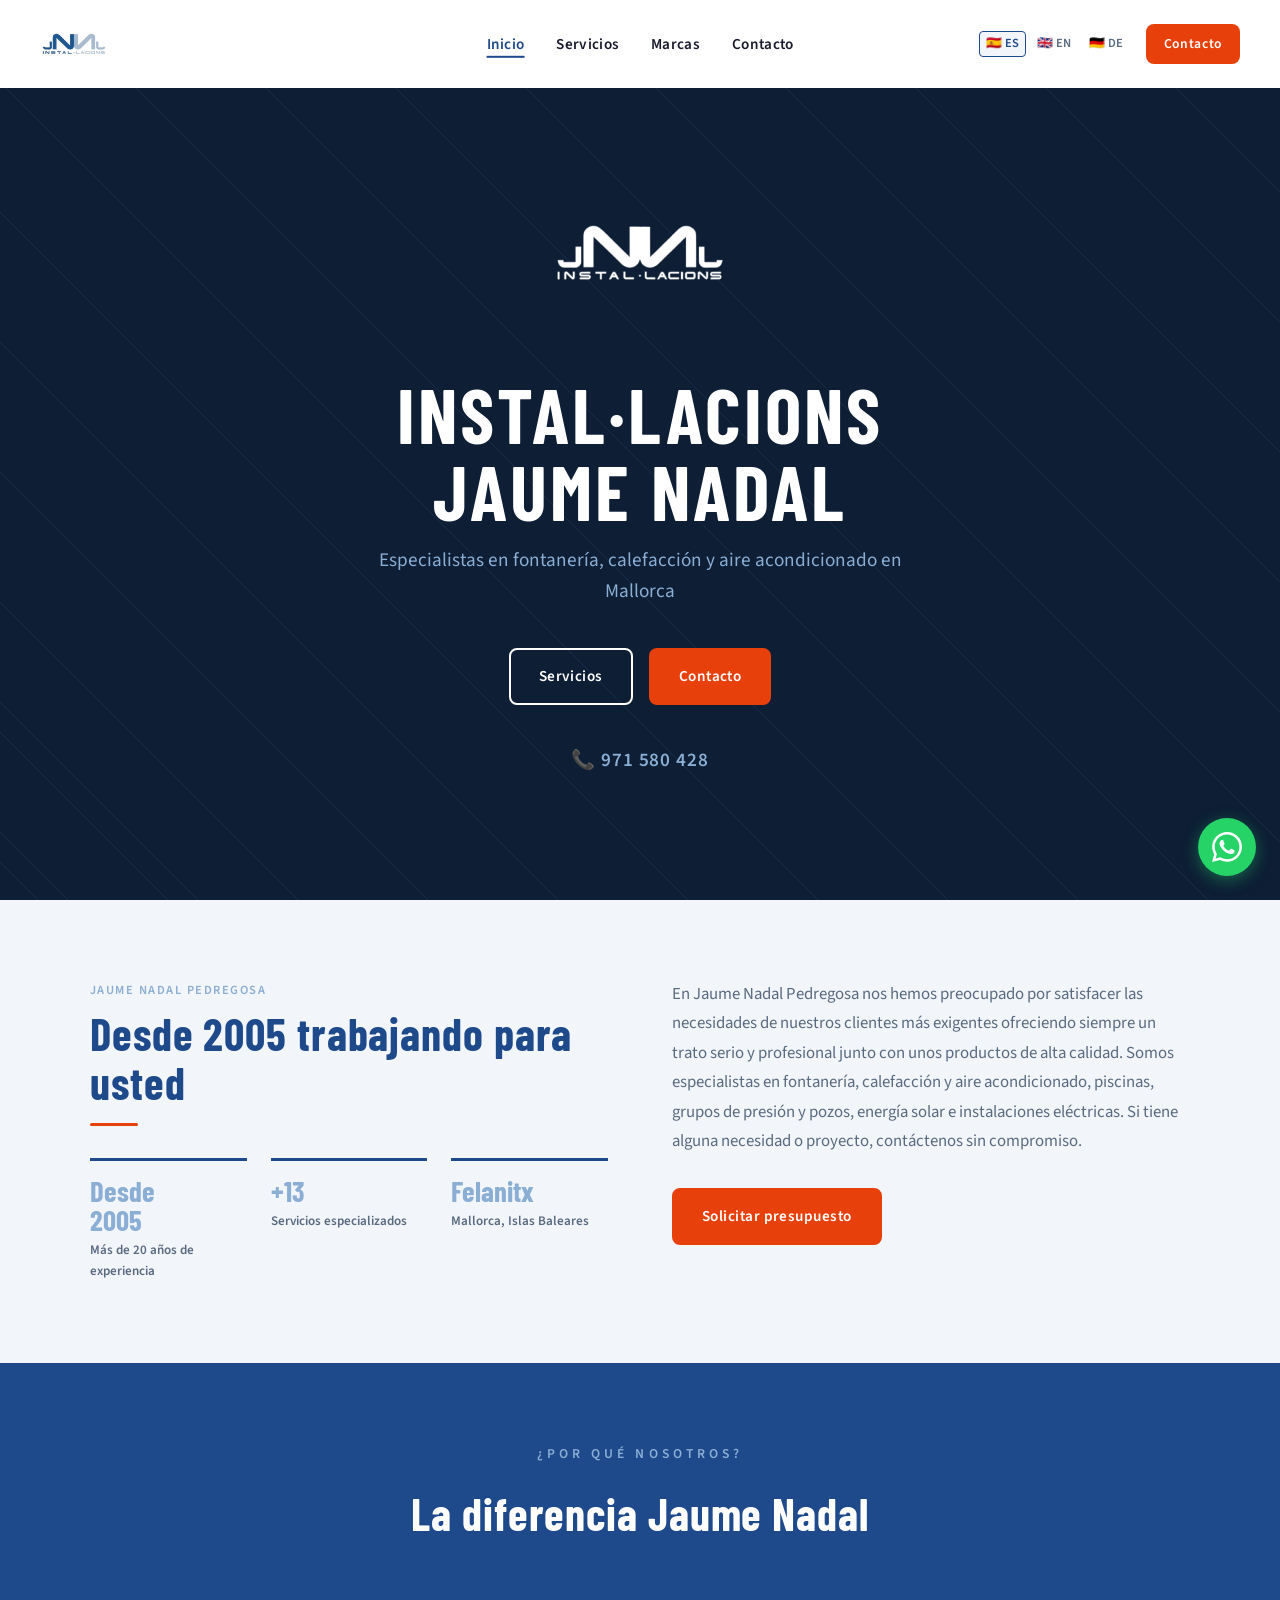
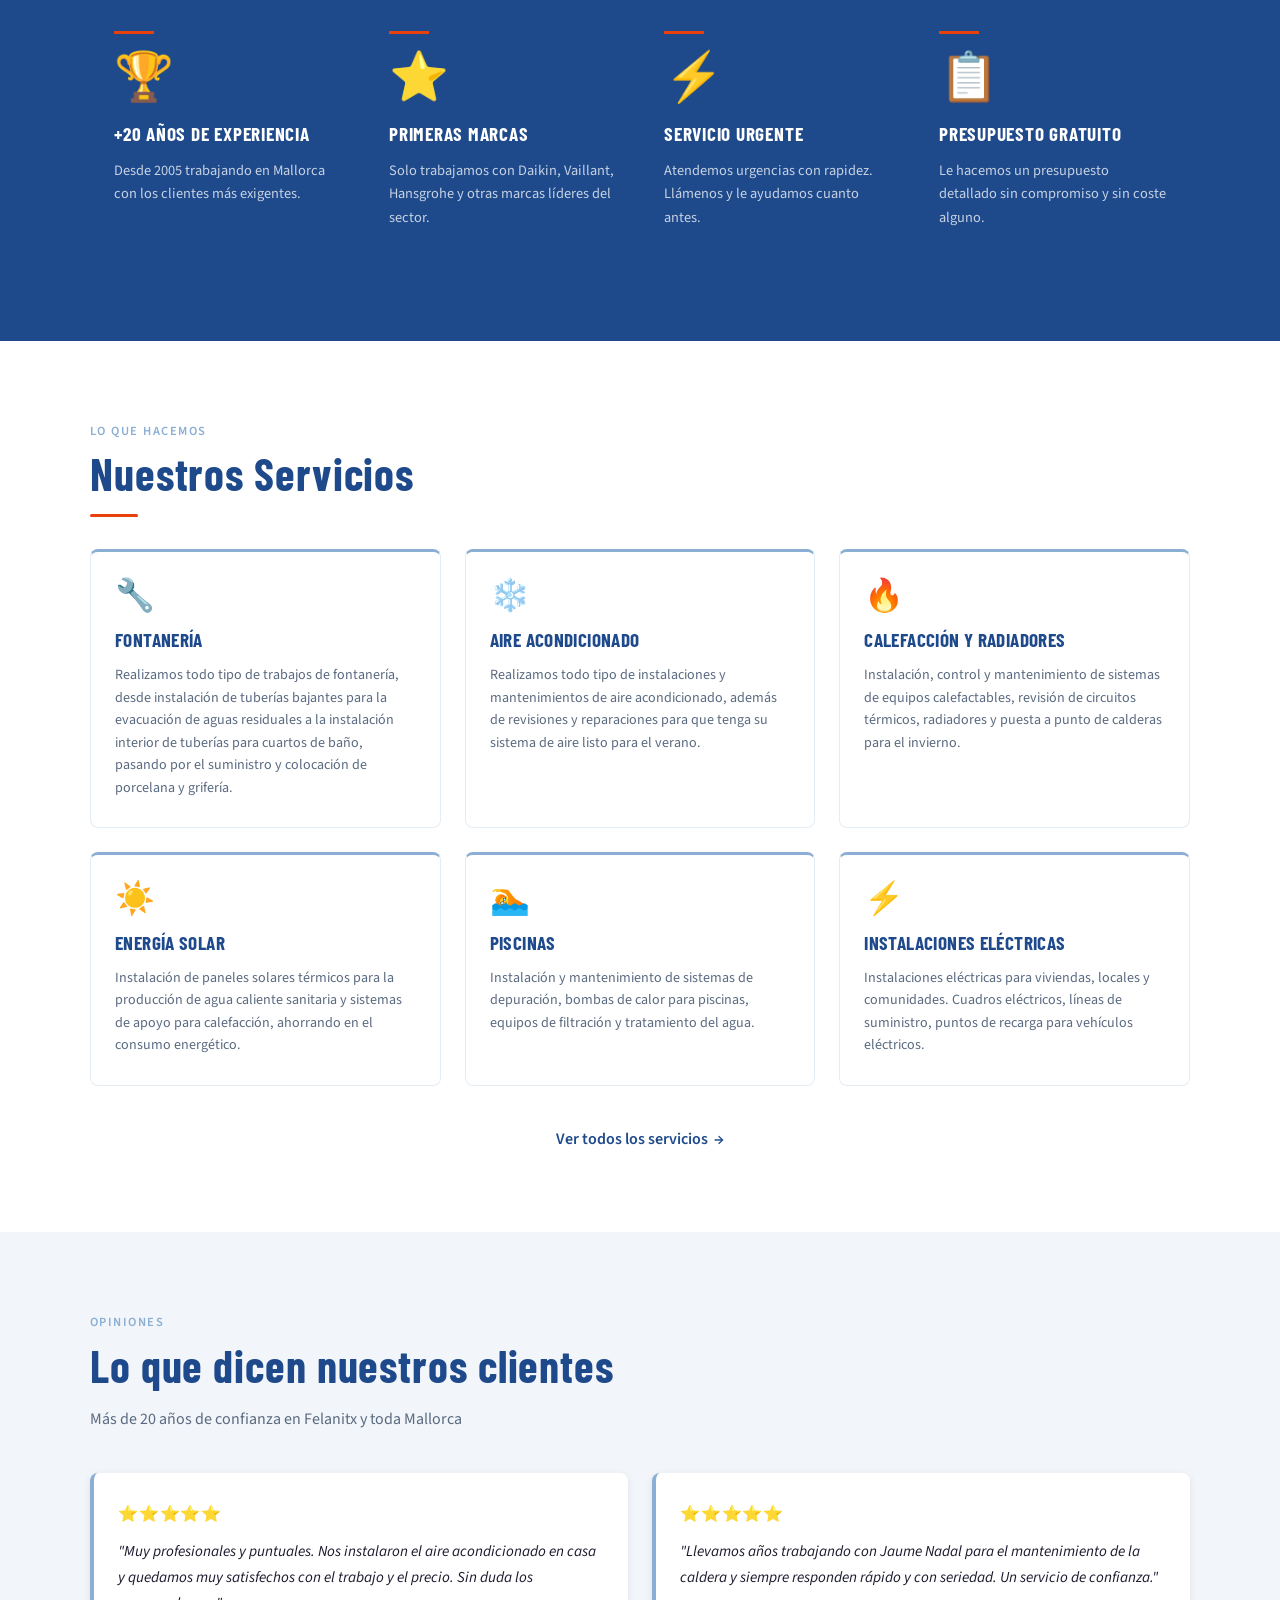
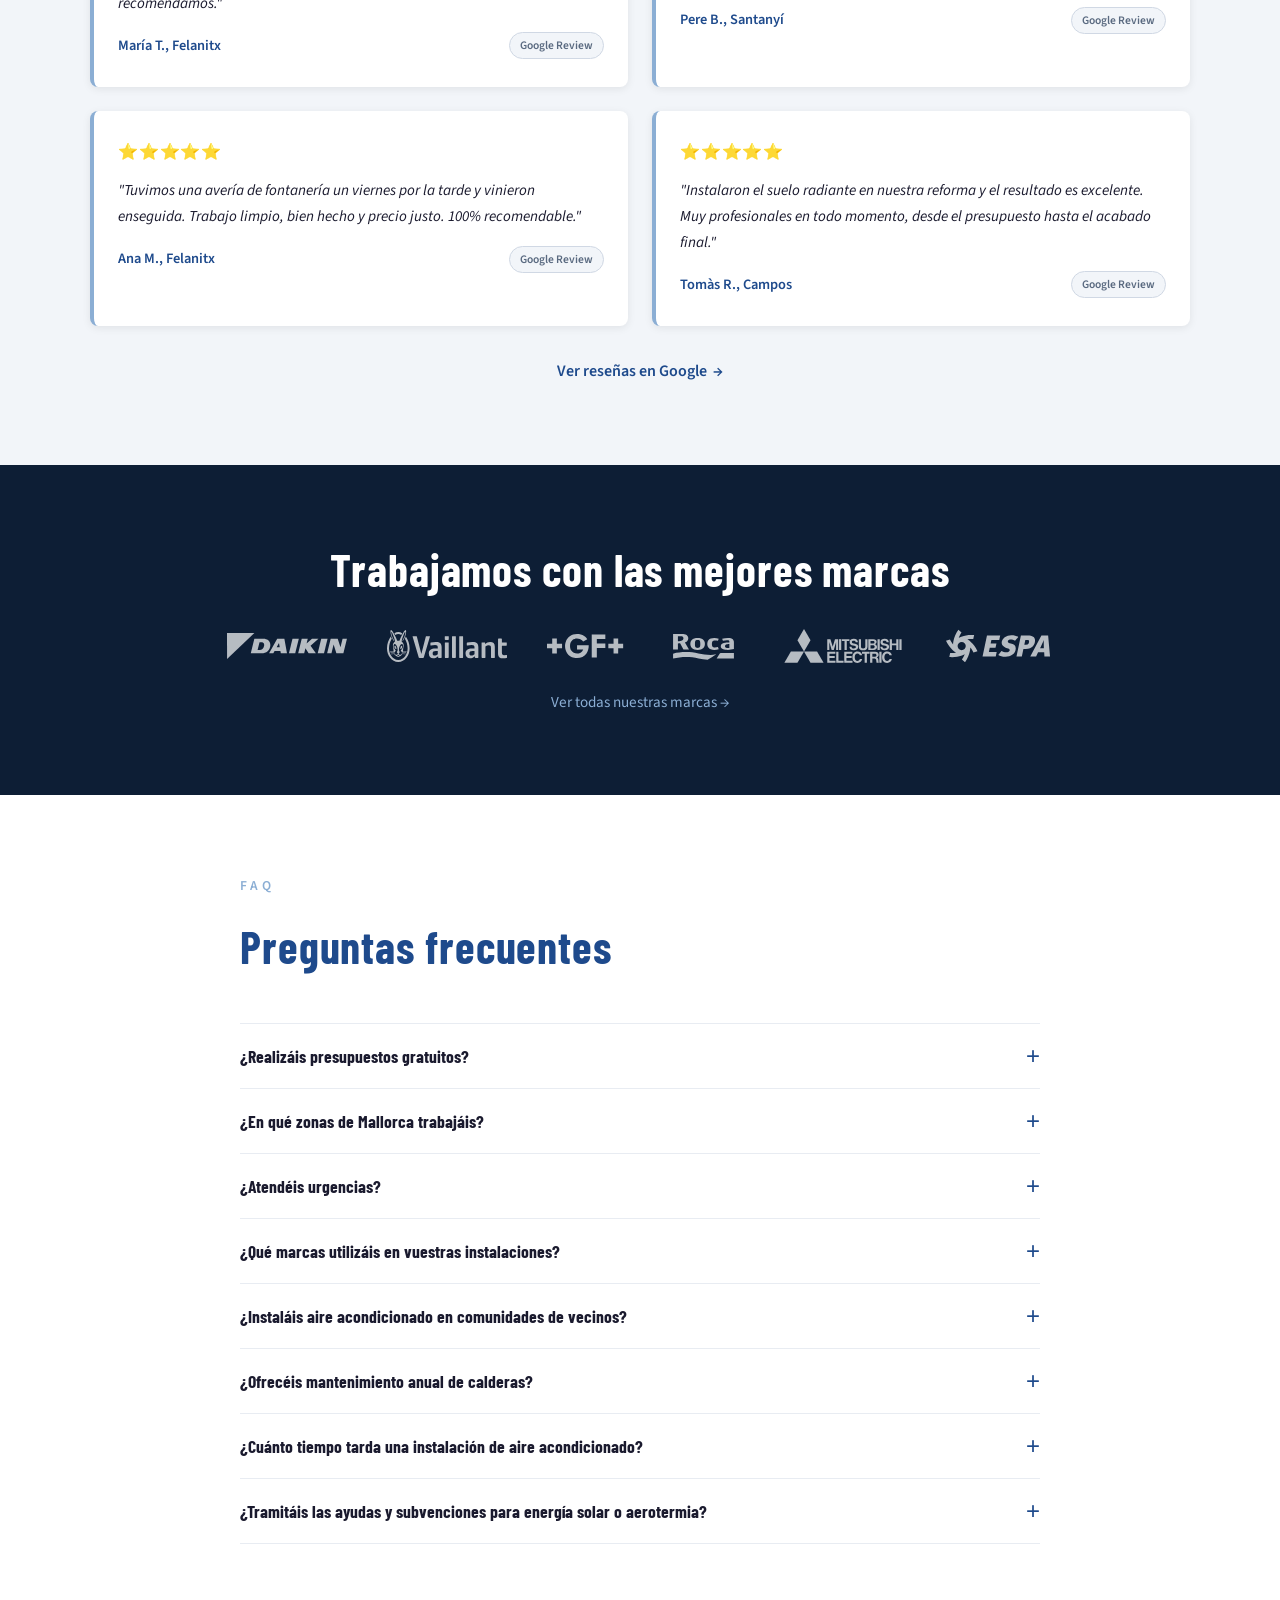
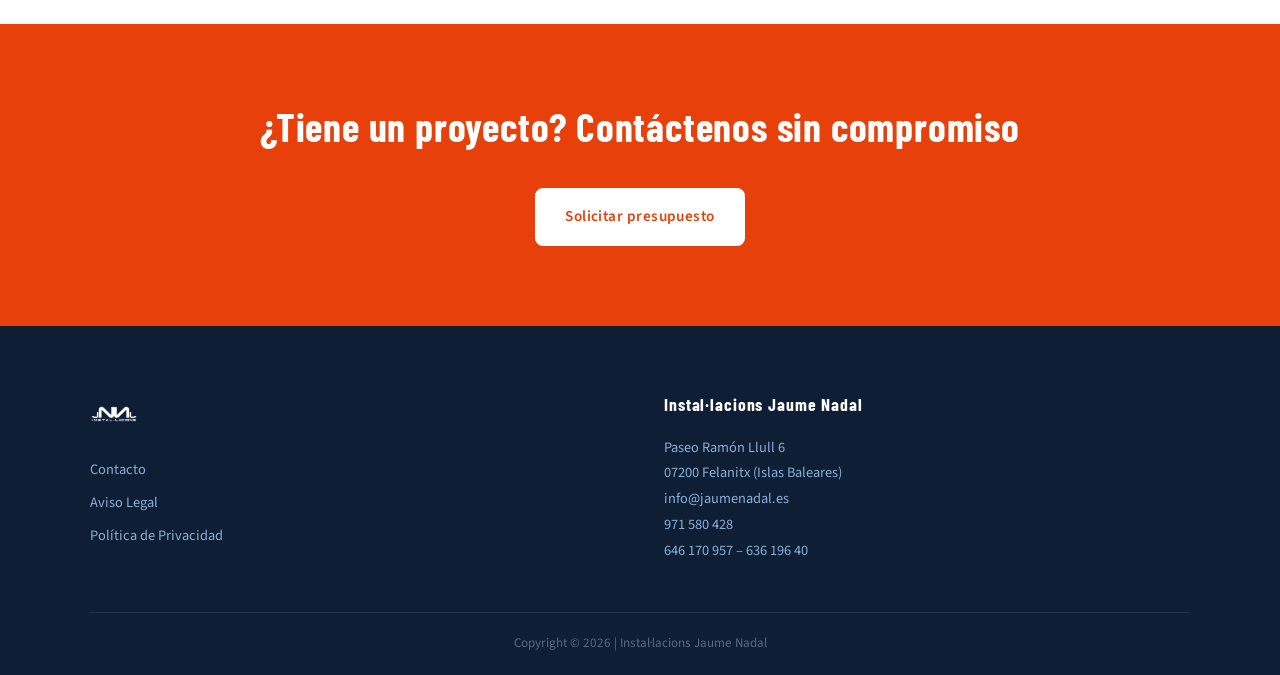
==== index.html @ 98bd741e "Initial commit: Instal·lacions Jaume Nadal website Complete 6-page static website (HTML/CSS/JS) for " ====
<!DOCTYPE html>
<html lang="es">
<head>
  <meta charset="UTF-8">
  <meta name="viewport" content="width=device-width, initial-scale=1.0">
  <title>Fontanería, Calefacción y Aire Acondicionado en Felanitx | Jaume Nadal</title>
  <meta name="description" content="Instal·lacions Jaume Nadal — Especialistas en fontanería, calefacción y aire acondicionado en Felanitx, Mallorca. Más de 20 años de experiencia. Llame al 971 580 428.">

  <!-- Open Graph -->
  <meta property="og:title" content="Instal·lacions Jaume Nadal | Fontanería y Climatización en Mallorca">
  <meta property="og:description" content="Especialistas en fontanería, calefacción y aire acondicionado en Felanitx, Mallorca desde 2005.">
  <meta property="og:url" content="https://www.jaumenadal.es/">
  <meta property="og:type" content="website">

  <link rel="canonical" href="https://www.jaumenadal.es/">

  <!-- Favicon — inline SVG navy square with white JN -->
  <link rel="icon" href="data:image/svg+xml,<svg xmlns='http://www.w3.org/2000/svg' viewBox='0 0 32 32'><rect width='32' height='32' rx='4' fill='%231E4A8C'/><text x='50%25' y='22' text-anchor='middle' font-family='Arial Black,sans-serif' font-size='14' font-weight='900' fill='white'>JN</text></svg>">

  <!-- Google Fonts -->
  <link rel="preconnect" href="https://fonts.googleapis.com">
  <link rel="preconnect" href="https://fonts.gstatic.com" crossorigin>
  <link href="https://fonts.googleapis.com/css2?family=Barlow+Condensed:wght@700&family=Source+Sans+3:wght@400;600&display=swap" rel="stylesheet">

  <link rel="stylesheet" href="css/styles.css">
</head>
<body>

  <!-- ======================================================
       NAVBAR
       ====================================================== -->
  <nav class="navbar" role="navigation" aria-label="Navegación principal">
    <a href="index.html" class="nav-logo" aria-label="Inicio">
      <img src="images/logo.png" alt="Instal·lacions Jaume Nadal" height="48">
    </a>

    <ul class="nav-links" role="list">
      <li><a href="index.html" class="active" data-i18n="nav_home">Inicio</a></li>
      <li><a href="servicios.html" data-i18n="nav_services">Servicios</a></li>
      <li><a href="marcas.html" data-i18n="nav_brands">Marcas</a></li>
      <li><a href="contacto.html" data-i18n="nav_contact">Contacto</a></li>
    </ul>

    <div class="nav-right">
      <div class="lang-switcher" aria-label="Idioma">
        <button class="lang-btn active" data-lang="es" aria-label="Español">🇪🇸 ES</button>
        <button class="lang-btn" data-lang="en" aria-label="English">🇬🇧 EN</button>
        <button class="lang-btn" data-lang="de" aria-label="Deutsch">🇩🇪 DE</button>
      </div>
      <a href="contacto.html" class="btn-nav-cta" data-i18n="nav_cta">Contacto</a>
    </div>

    <button class="hamburger" aria-label="Abrir menú" aria-expanded="false">
      <span></span><span></span><span></span>
    </button>
  </nav>

  <!-- Mobile Menu -->
  <div class="mobile-menu" role="dialog" aria-label="Menú móvil">
    <div class="mobile-menu-inner">
      <a href="index.html" class="active" data-i18n="nav_home">Inicio</a>
      <a href="servicios.html" data-i18n="nav_services">Servicios</a>
      <a href="marcas.html" data-i18n="nav_brands">Marcas</a>
      <a href="contacto.html" data-i18n="nav_contact">Contacto</a>
      <div class="mobile-lang">
        <button class="lang-btn active" data-lang="es">🇪🇸 ES</button>
        <button class="lang-btn" data-lang="en">🇬🇧 EN</button>
        <button class="lang-btn" data-lang="de">🇩🇪 DE</button>
      </div>
    </div>
  </div>

  <!-- ======================================================
       HERO
       ====================================================== -->
  <section class="hero" aria-label="Portada">
    <canvas class="hero-canvas" aria-hidden="true"></canvas>
    <div class="hero-inner">
      <img class="hero-logo" src="images/logo-removebg-preview.png" alt="" aria-hidden="true">
      <h1>INSTAL·LACIONS<br>JAUME NADAL</h1>
      <p class="hero-sub" data-i18n="hero_sub">Especialistas en fontanería, calefacción y aire acondicionado en Mallorca</p>
      <div class="hero-ctas">
        <a href="servicios.html" class="btn btn-outline" data-i18n="nav_services">Servicios</a>
        <a href="contacto.html" class="btn btn-primary" data-i18n="nav_cta">Contacto</a>
      </div>
      <p class="hero-phone">📞 971 580 428</p>
    </div>
    <div class="scroll-indicator" aria-hidden="true">
      <span class="scroll-arrow">↓</span>
    </div>
  </section>

  <!-- ======================================================
       ABOUT
       ====================================================== -->
  <section class="about animate-on-scroll">
    <div class="section-inner">
      <div class="about-grid">
        <div class="about-left">
          <p class="section-label">Jaume Nadal Pedregosa</p>
          <h2 class="section-title" data-i18n="about_heading">Desde 2005 trabajando para usted</h2>
          <div class="section-divider"></div>
          <div class="stats-row">
            <div class="stat-box">
              <div class="stat-number" data-i18n="about_stat1_num">Desde<br>2005</div>
              <div class="stat-label" data-i18n="about_stat1_label">Más de 20 años de experiencia</div>
            </div>
            <div class="stat-box">
              <div class="stat-number" data-i18n="about_stat2_num">+13</div>
              <div class="stat-label" data-i18n="about_stat2_label">Servicios especializados</div>
            </div>
            <div class="stat-box">
              <div class="stat-number" data-i18n="about_stat3_num">Felanitx</div>
              <div class="stat-label" data-i18n="about_stat3_label">Mallorca, Islas Baleares</div>
            </div>
          </div>
        </div>
        <div class="about-right">
          <p class="about-body" data-i18n="about_body">En Jaume Nadal Pedregosa nos hemos preocupado por satisfacer las necesidades de nuestros clientes más exigentes ofreciendo siempre un trato serio y profesional junto con unos productos de alta calidad. Somos especialistas en fontanería, calefacción y aire acondicionado, piscinas, grupos de presión y pozos, energía solar e instalaciones eléctricas. Si tiene alguna necesidad o proyecto, contáctenos sin compromiso.</p>
          <a href="contacto.html" class="btn btn-primary" data-i18n="about_cta">Solicitar presupuesto</a>
        </div>
      </div>
    </div>
  </section>

  <!-- ======================================================
       WHY US
       ====================================================== -->
  <section class="why-us">
    <div class="section-inner">
      <p class="why-us-label" data-i18n="why_label">¿POR QUÉ NOSOTROS?</p>
      <h2 class="why-us-heading" data-i18n="why_heading">La diferencia Jaume Nadal</h2>
      <div class="why-us-grid">

        <div class="why-box">
          <div class="why-box-bar"></div>
          <div class="why-box-icon">🏆</div>
          <h3 class="why-box-title" data-i18n="why1_title">+20 Años de Experiencia</h3>
          <p class="why-box-text" data-i18n="why1_text">Desde 2005 trabajando en Mallorca con los clientes más exigentes.</p>
        </div>

        <div class="why-box">
          <div class="why-box-bar"></div>
          <div class="why-box-icon">⭐</div>
          <h3 class="why-box-title" data-i18n="why2_title">Primeras Marcas</h3>
          <p class="why-box-text" data-i18n="why2_text">Solo trabajamos con Daikin, Vaillant, Hansgrohe y otras marcas líderes del sector.</p>
        </div>

        <div class="why-box">
          <div class="why-box-bar"></div>
          <div class="why-box-icon">⚡</div>
          <h3 class="why-box-title" data-i18n="why3_title">Servicio Urgente</h3>
          <p class="why-box-text" data-i18n="why3_text">Atendemos urgencias con rapidez. Llámenos y le ayudamos cuanto antes.</p>
        </div>

        <div class="why-box">
          <div class="why-box-bar"></div>
          <div class="why-box-icon">📋</div>
          <h3 class="why-box-title" data-i18n="why4_title">Presupuesto Gratuito</h3>
          <p class="why-box-text" data-i18n="why4_text">Le hacemos un presupuesto detallado sin compromiso y sin coste alguno.</p>
        </div>

      </div>
    </div>
  </section>

  <!-- ======================================================
       SERVICES PREVIEW
       ====================================================== -->
  <section class="services-preview animate-on-scroll">
    <div class="section-inner">
      <p class="section-label" data-i18n="services_label">Lo que hacemos</p>
      <h2 class="section-title" data-i18n="services_title">Nuestros Servicios</h2>
      <div class="section-divider"></div>

      <div class="services-grid">
        <div class="service-card">
          <div class="service-card-icon">🔧</div>
          <h3 data-i18n="s01_name">FONTANERÍA</h3>
          <p data-i18n="s01_desc">Instalación de tuberías, cuartos de baño, porcelana y grifería.</p>
        </div>
        <div class="service-card">
          <div class="service-card-icon">❄️</div>
          <h3 data-i18n="s05_name">AIRE ACONDICIONADO</h3>
          <p data-i18n="s05_desc">Instalaciones y mantenimientos de aire acondicionado para el verano.</p>
        </div>
        <div class="service-card">
          <div class="service-card-icon">🔥</div>
          <h3 data-i18n="s03_name">CALEFACCIÓN Y RADIADORES</h3>
          <p data-i18n="s03_desc">Instalación y mantenimiento de sistemas calefactables y calderas.</p>
        </div>
        <div class="service-card">
          <div class="service-card-icon">☀️</div>
          <h3 data-i18n="s07_name">ENERGÍA SOLAR</h3>
          <p data-i18n="s07_desc">Paneles solares térmicos para agua caliente sanitaria y calefacción.</p>
        </div>
        <div class="service-card">
          <div class="service-card-icon">🏊</div>
          <h3 data-i18n="s08_name">PISCINAS</h3>
          <p data-i18n="s08_desc">Sistemas de depuración, bombas de calor y tratamiento del agua.</p>
        </div>
        <div class="service-card">
          <div class="service-card-icon">⚡</div>
          <h3 data-i18n="s10_name">INSTALACIONES ELÉCTRICAS</h3>
          <p data-i18n="s10_desc">Cuadros eléctricos, líneas de suministro y puntos de recarga EV.</p>
        </div>
      </div>

      <div class="services-cta">
        <a href="servicios.html" class="link-arrow">
          <span data-i18n="services_cta">Ver todos los servicios</span>
          <span class="arrow">→</span>
        </a>
      </div>
    </div>
  </section>

  <!-- ======================================================
       TESTIMONIALS
       ====================================================== -->
  <section class="testimonials animate-on-scroll">
    <div class="section-inner">
      <p class="section-label" data-i18n="testimonials_label">Opiniones</p>
      <h2 class="section-title" data-i18n="testimonials_title">Lo que dicen nuestros clientes</h2>
      <p class="testimonials-sub" data-i18n="testimonials_sub">Más de 20 años de confianza en Felanitx y toda Mallorca</p>

      <div class="testimonials-grid">
        <div class="testimonial-card">
          <div class="stars">⭐⭐⭐⭐⭐</div>
          <p class="testimonial-text">"Muy profesionales y puntuales. Nos instalaron el aire acondicionado en casa y quedamos muy satisfechos con el trabajo y el precio. Sin duda los recomendamos."</p>
          <div class="testimonial-footer">
            <span class="testimonial-name">María T., Felanitx</span>
            <span class="google-badge">Google Review</span>
          </div>
        </div>
        <div class="testimonial-card">
          <div class="stars">⭐⭐⭐⭐⭐</div>
          <p class="testimonial-text">"Llevamos años trabajando con Jaume Nadal para el mantenimiento de la caldera y siempre responden rápido y con seriedad. Un servicio de confianza."</p>
          <div class="testimonial-footer">
            <span class="testimonial-name">Pere B., Santanyí</span>
            <span class="google-badge">Google Review</span>
          </div>
        </div>
        <div class="testimonial-card">
          <div class="stars">⭐⭐⭐⭐⭐</div>
          <p class="testimonial-text">"Tuvimos una avería de fontanería un viernes por la tarde y vinieron enseguida. Trabajo limpio, bien hecho y precio justo. 100% recomendable."</p>
          <div class="testimonial-footer">
            <span class="testimonial-name">Ana M., Felanitx</span>
            <span class="google-badge">Google Review</span>
          </div>
        </div>
        <div class="testimonial-card">
          <div class="stars">⭐⭐⭐⭐⭐</div>
          <p class="testimonial-text">"Instalaron el suelo radiante en nuestra reforma y el resultado es excelente. Muy profesionales en todo momento, desde el presupuesto hasta el acabado final."</p>
          <div class="testimonial-footer">
            <span class="testimonial-name">Tomàs R., Campos</span>
            <span class="google-badge">Google Review</span>
          </div>
        </div>
      </div>

      <div class="testimonials-cta">
        <a href="https://maps.app.goo.gl/cSByx2bVYU1pphCL9" target="_blank" rel="noopener" class="link-arrow">
          <span data-i18n="testimonials_cta">Ver reseñas en Google</span>
          <span class="arrow">→</span>
        </a>
      </div>
    </div>
  </section>

  <!-- ======================================================
       BRANDS STRIP
       ====================================================== -->
  <section class="brands-strip animate-on-scroll">
    <div class="section-inner" style="text-align:center;">
      <h2 class="section-title" data-i18n="brands_strip_title">Trabajamos con las mejores marcas</h2>
      <div class="brands-strip-logos">
        <img class="strip-logo" src="images/Daikin_idU8gAw7Ms_0.svg" alt="Daikin">
        <img class="strip-logo" src="images/Vaillant%20Deutschland_idnWOelPD-_0.svg" alt="Vaillant">
        <img class="strip-logo" src="images/Uponor%20North%20America_id5AYfRycp_1.svg" alt="Uponor">
        <img class="strip-logo" src="images/Roca_idDp2TUW_U_1.svg" alt="Roca">
        <img class="strip-logo" src="images/Mitsubishi%20Electric_idZ_YPGuB0_1.svg" alt="Mitsubishi Electric">
        <img class="strip-logo" src="images/ESPA%20GROUP_idXCgTRRse_1.svg" alt="ESPA">
      </div>
      <a href="marcas.html" class="strip-cta" data-i18n="brands_strip_cta">Ver todas nuestras marcas →</a>
    </div>
  </section>

  <!-- ======================================================
       FAQ
       ====================================================== -->
  <section class="faq-section animate-on-scroll">
    <div class="faq-inner">
      <p class="faq-label" data-i18n="faq_label">FAQ</p>
      <h2 class="faq-heading" data-i18n="faq_heading">Preguntas frecuentes</h2>

      <div class="faq-list">

        <div class="faq-item">
          <button class="faq-question" aria-expanded="false">
            <span data-i18n="faq1_q">¿Realizáis presupuestos gratuitos?</span>
            <span class="faq-icon" aria-hidden="true">+</span>
          </button>
          <div class="faq-answer"><p data-i18n="faq1_a">Sí, realizamos presupuestos completamente gratuitos y sin compromiso. Contáctenos por teléfono, WhatsApp o mediante el formulario de contacto y le responderemos lo antes posible.</p></div>
        </div>

        <div class="faq-item">
          <button class="faq-question" aria-expanded="false">
            <span data-i18n="faq2_q">¿En qué zonas de Mallorca trabajáis?</span>
            <span class="faq-icon" aria-hidden="true">+</span>
          </button>
          <div class="faq-answer"><p data-i18n="faq2_a">Trabajamos principalmente en Felanitx y toda la comarca del Migjorn, aunque también realizamos trabajos en otras zonas de Mallorca según el proyecto.</p></div>
        </div>

        <div class="faq-item">
          <button class="faq-question" aria-expanded="false">
            <span data-i18n="faq3_q">¿Atendéis urgencias?</span>
            <span class="faq-icon" aria-hidden="true">+</span>
          </button>
          <div class="faq-answer"><p data-i18n="faq3_a">Sí, atendemos urgencias de fontanería y calefacción. Llámenos al 971 580 428 o al 646 170 957 y le atenderemos lo antes posible.</p></div>
        </div>

        <div class="faq-item">
          <button class="faq-question" aria-expanded="false">
            <span data-i18n="faq4_q">¿Qué marcas utilizáis en vuestras instalaciones?</span>
            <span class="faq-icon" aria-hidden="true">+</span>
          </button>
          <div class="faq-answer"><p data-i18n="faq4_a">Trabajamos exclusivamente con primeras marcas como Daikin, Vaillant, Uponor, Hansgrohe, Roca y Grohe, garantizando así la máxima calidad y durabilidad en cada instalación.</p></div>
        </div>

        <div class="faq-item">
          <button class="faq-question" aria-expanded="false">
            <span data-i18n="faq5_q">¿Instaláis aire acondicionado en comunidades de vecinos?</span>
            <span class="faq-icon" aria-hidden="true">+</span>
          </button>
          <div class="faq-answer"><p data-i18n="faq5_a">Sí, realizamos instalaciones tanto en viviendas particulares como en comunidades de vecinos, locales comerciales e industrias.</p></div>
        </div>

        <div class="faq-item">
          <button class="faq-question" aria-expanded="false">
            <span data-i18n="faq6_q">¿Ofrecéis mantenimiento anual de calderas?</span>
            <span class="faq-icon" aria-hidden="true">+</span>
          </button>
          <div class="faq-answer"><p data-i18n="faq6_a">Sí, ofrecemos contratos de mantenimiento anual para calderas y sistemas de calefacción, lo que garantiza un funcionamiento óptimo y alarga la vida útil del equipo.</p></div>
        </div>

        <div class="faq-item">
          <button class="faq-question" aria-expanded="false">
            <span data-i18n="faq7_q">¿Cuánto tiempo tarda una instalación de aire acondicionado?</span>
            <span class="faq-icon" aria-hidden="true">+</span>
          </button>
          <div class="faq-answer"><p data-i18n="faq7_a">Una instalación estándar de aire acondicionado para una vivienda suele realizarse en un solo día. Para proyectos más grandes o complejos puede llevar 2-3 días.</p></div>
        </div>

        <div class="faq-item">
          <button class="faq-question" aria-expanded="false">
            <span data-i18n="faq8_q">¿Tramitáis las ayudas y subvenciones para energía solar o aerotermia?</span>
            <span class="faq-icon" aria-hidden="true">+</span>
          </button>
          <div class="faq-answer"><p data-i18n="faq8_a">Sí, le asesoramos sobre las subvenciones disponibles y le ayudamos con la tramitación de los expedientes para instalaciones de energía solar y aerotermia.</p></div>
        </div>

      </div>
    </div>
  </section>

  <!-- ======================================================
       CTA BANNER
       ====================================================== -->
  <section class="cta-banner animate-on-scroll">
    <div class="section-inner" style="text-align:center;">
      <h2 class="section-title" data-i18n="cta_heading">¿Tiene un proyecto? Contáctenos sin compromiso</h2>
      <a href="contacto.html" class="btn btn-white-orange" style="margin-top:1.5rem;" data-i18n="cta_btn">Solicitar presupuesto</a>
    </div>
  </section>

  <!-- ======================================================
       FOOTER
       ====================================================== -->
  <footer class="footer">
    <div class="footer-inner">
      <div class="footer-logo">
        <a href="index.html" aria-label="Inicio">
          <img src="images/logo-removebg-preview.png" alt="Instal·lacions Jaume Nadal" height="40">
        </a>
        <div class="footer-links" style="margin-top:1rem;">
          <a href="contacto.html" data-i18n="nav_contact">Contacto</a>
          <a href="aviso-legal.html">Aviso Legal</a>
          <a href="privacidad.html">Política de Privacidad</a>
        </div>
      </div>
      <div class="footer-contact">
        <h4>Instal·lacions Jaume Nadal</h4>
        <p>
          Paseo Ramón Llull 6<br>
          07200 Felanitx (Islas Baleares)<br>
          <a href="mailto:info@jaumenadal.es">info@jaumenadal.es</a><br>
          <a href="tel:+34971580428">971 580 428</a><br>
          <a href="tel:+34646170957">646 170 957</a> – <a href="tel:+34636196400">636 196 40</a>
        </p>
      </div>
    </div>
    <div class="footer-bottom">
      <p>Copyright <span data-i18n="footer_copyright">© 2026 | Instal·lacions Jaume Nadal</span></p>
    </div>
  </footer>

  <!-- ======================================================
       WHATSAPP FLOATING BUTTON
       ====================================================== -->
  <a href="https://wa.me/34646170957"
     target="_blank"
     rel="noopener"
     class="whatsapp-btn"
     data-tooltip="Escríbenos por WhatsApp"
     aria-label="Contactar por WhatsApp">
    <svg xmlns="http://www.w3.org/2000/svg" viewBox="0 0 24 24" fill="white">
      <path d="M17.472 14.382c-.297-.149-1.758-.867-2.03-.967-.273-.099-.471-.148-.67.15-.197.297-.767.966-.94 1.164-.173.199-.347.223-.644.075-.297-.15-1.255-.463-2.39-1.475-.883-.788-1.48-1.761-1.653-2.059-.173-.297-.018-.458.13-.606.134-.133.298-.347.446-.52.149-.174.198-.298.298-.497.099-.198.05-.371-.025-.52-.075-.149-.669-1.612-.916-2.207-.242-.579-.487-.5-.669-.51-.173-.008-.371-.01-.57-.01-.198 0-.52.074-.792.372-.272.297-1.04 1.016-1.04 2.479 0 1.462 1.065 2.875 1.213 3.074.149.198 2.096 3.2 5.077 4.487.709.306 1.262.489 1.694.625.712.227 1.36.195 1.871.118.571-.085 1.758-.719 2.006-1.413.248-.694.248-1.289.173-1.413-.074-.124-.272-.198-.57-.347m-5.421 7.403h-.004a9.87 9.87 0 01-5.031-1.378l-.361-.214-3.741.982.998-3.648-.235-.374a9.86 9.86 0 01-1.51-5.26c.001-5.45 4.436-9.884 9.888-9.884 2.64 0 5.122 1.03 6.988 2.898a9.825 9.825 0 012.893 6.994c-.003 5.45-4.437 9.884-9.885 9.884m8.413-18.297A11.815 11.815 0 0012.05 0C5.495 0 .16 5.335.157 11.892c0 2.096.547 4.142 1.588 5.945L.057 24l6.305-1.654a11.882 11.882 0 005.683 1.448h.005c6.554 0 11.89-5.335 11.893-11.893a11.821 11.821 0 00-3.48-8.413z"/>
    </svg>
  </a>

  <script src="js/main.js"></script>
  <script>
    /* FAQ accordion */
    (function () {
      var items = document.querySelectorAll('.faq-item');
      items.forEach(function (item) {
        var btn    = item.querySelector('.faq-question');
        var answer = item.querySelector('.faq-answer');
        var icon   = item.querySelector('.faq-icon');
        btn.addEventListener('click', function () {
          var isOpen = item.classList.contains('open');
          /* close all */
          items.forEach(function (el) {
            el.classList.remove('open');
            el.querySelector('.faq-question').setAttribute('aria-expanded', 'false');
          });
          /* open clicked if it was closed */
          if (!isOpen) {
            item.classList.add('open');
            btn.setAttribute('aria-expanded', 'true');
          }
        });
      });
    })();
  </script>
  <script>
    /* Why-us boxes — stagger in on scroll */
    (function () {
      var boxes = document.querySelectorAll('.why-box');
      if (!boxes.length) return;
      var obs = new IntersectionObserver(function (entries) {
        entries.forEach(function (entry) {
          if (entry.isIntersecting) {
            obs.unobserve(entry.target);
            entry.target.classList.add('why-box-visible');
          }
        });
      }, { threshold: 0.15 });
      boxes.forEach(function (box, i) {
        box.style.transitionDelay = (i * 0.1) + 's';
        obs.observe(box);
      });
    })();
  </script>
  <script>
    /* Hero canvas — animated diagonal lines */
    (function () {
      var canvas = document.querySelector('.hero-canvas');
      if (!canvas) return;
      var ctx = canvas.getContext('2d');
      var w, h, tick = 0;
      var SPACING = 130, SPEED = 0.35;

      function resize() {
        w = canvas.width  = canvas.offsetWidth;
        h = canvas.height = canvas.offsetHeight;
      }

      function draw() {
        ctx.clearRect(0, 0, w, h);
        ctx.strokeStyle = 'rgba(139,174,212,0.12)';
        ctx.lineWidth = 1;
        var diag = w + h;
        var count = Math.ceil(diag / SPACING) + 2;
        for (var i = 0; i < count; i++) {
          var phase = ((tick * SPEED + i * SPACING) % diag);
          ctx.beginPath();
          ctx.moveTo(phase - h, 0);
          ctx.lineTo(phase, h);
          ctx.stroke();
        }
        tick++;
        requestAnimationFrame(draw);
      }

      resize();
      window.addEventListener('resize', resize);
      draw();

      /* Scroll indicator fade-out */
      var indicator = document.querySelector('.scroll-indicator');
      if (indicator) {
        window.addEventListener('scroll', function hide() {
          indicator.classList.add('hidden');
          window.removeEventListener('scroll', hide);
        }, { passive: true });
      }
    })();
  </script>
</body>
</html>
---- css/styles.css ----
/* ============================================================
   INSTAL·LACIONS JAUME NADAL — Main Stylesheet
   ============================================================ */

/* --- Google Fonts --- */
@import url('https://fonts.googleapis.com/css2?family=Barlow+Condensed:wght@700&family=Source+Sans+3:wght@400;600&display=swap');

/* --- CSS Custom Properties --- */
:root {
  --navy:       #1E4A8C;
  --steel:      #8BAED4;
  --white:      #FFFFFF;
  --light-bg:   #F2F5F9;
  --dark-bg:    #0D1E35;
  --accent:     #E8400A;
  --text:       #1A1A2E;
  --text-light: #5A6A80;

  --font-heading: 'Barlow Condensed', sans-serif;
  --font-body:    'Source Sans 3', sans-serif;

  --nav-height: 88px;
  --transition: 0.25s ease;
  --shadow-sm:  0 2px 8px rgba(0,0,0,0.08);
  --shadow-md:  0 6px 24px rgba(0,0,0,0.12);
  --radius:     8px;
}

/* --- Reset & Base --- */
*, *::before, *::after { box-sizing: border-box; margin: 0; padding: 0; }

html { scroll-behavior: smooth; }

body {
  font-family: var(--font-body);
  color: var(--text);
  background: var(--white);
  line-height: 1.65;
  font-size: 16px;
}

img { display: block; max-width: 100%; }

a { color: inherit; text-decoration: none; }

ul { list-style: none; }

/* ============================================================
   NAVBAR
   ============================================================ */
.navbar {
  position: fixed;
  top: 0; left: 0; right: 0;
  height: var(--nav-height);
  background: var(--white);
  display: flex;
  align-items: center;
  padding: 0 clamp(1rem, 4vw, 2.5rem);
  z-index: 1000;
  transition: box-shadow var(--transition);
}

.navbar.scrolled { box-shadow: 0 2px 20px rgba(0,0,0,0.12); }

.nav-logo img { height: 68px; width: auto; display: block; }

.nav-links {
  position: absolute;
  left: 50%;
  top: 50%;
  transform: translate(-50%, -50%);
  display: flex;
  align-items: center;
  gap: 2rem;
}

.nav-links a {
  font-family: var(--font-body);
  font-weight: 600;
  font-size: 0.95rem;
  color: var(--text);
  letter-spacing: 0.02em;
  transition: color var(--transition);
  position: relative;
}

.nav-links a::after {
  content: '';
  position: absolute;
  bottom: -3px; left: 0; right: 0;
  height: 2px;
  background: var(--navy);
  transform: scaleX(0);
  transition: transform var(--transition);
}

.nav-links a:hover { color: var(--navy); }
.nav-links a:hover::after { transform: scaleX(1); }
.nav-links a.active { color: var(--navy); }
.nav-links a.active::after { transform: scaleX(1); }

.nav-right {
  display: flex;
  align-items: center;
  gap: 1rem;
  flex-shrink: 0;
  margin-left: auto;
}

/* Language switcher */
.lang-switcher {
  display: flex;
  align-items: center;
  gap: 0.25rem;
}

.lang-btn {
  background: none;
  border: 1px solid transparent;
  border-radius: 4px;
  padding: 3px 6px;
  font-family: var(--font-body);
  font-size: 0.78rem;
  font-weight: 600;
  cursor: pointer;
  color: var(--text-light);
  transition: all var(--transition);
  line-height: 1.4;
}

.lang-btn:hover { border-color: var(--steel); color: var(--navy); }
.lang-btn.active { border-color: var(--navy); color: var(--navy); background: var(--light-bg); }

/* CTA nav button */
.btn-nav-cta {
  display: inline-flex;
  align-items: center;
  background: var(--accent);
  color: var(--white) !important;
  font-weight: 600;
  font-size: 0.85rem;
  letter-spacing: 0.05em;
  padding: 9px 18px;
  border-radius: var(--radius);
  transition: background var(--transition), transform var(--transition);
  white-space: nowrap;
}

.btn-nav-cta:hover { background: #c93508; }
.btn-nav-cta:active { transform: scale(0.97); }
.btn-nav-cta::after { display: none !important; }

/* Hamburger */
.hamburger {
  display: none;
  background: none;
  border: none;
  cursor: pointer;
  padding: 8px;
  margin-left: auto;
  flex-direction: column;
  gap: 5px;
}

.hamburger span {
  display: block;
  width: 24px;
  height: 2px;
  background: var(--text);
  border-radius: 2px;
  transition: all var(--transition);
}

/* Mobile menu */
.mobile-menu {
  display: none;
  position: fixed;
  top: var(--nav-height);
  left: 0; right: 0;
  background: var(--white);
  box-shadow: 0 8px 24px rgba(0,0,0,0.12);
  z-index: 999;
  max-height: 0;
  overflow: hidden;
  transition: max-height 0.35s ease;
}

.mobile-menu.open { max-height: 500px; }

.mobile-menu-inner {
  padding: 1.5rem;
  display: flex;
  flex-direction: column;
  gap: 0;
}

.mobile-menu-inner a {
  padding: 0.85rem 0;
  border-bottom: 1px solid var(--light-bg);
  font-weight: 600;
  color: var(--text);
  transition: color var(--transition);
}

.mobile-menu-inner a:last-of-type { border-bottom: none; }
.mobile-menu-inner a:hover, .mobile-menu-inner a.active { color: var(--navy); }

.mobile-lang {
  display: flex;
  gap: 0.5rem;
  padding-top: 1rem;
  border-top: 1px solid var(--light-bg);
  margin-top: 0.5rem;
}

/* ============================================================
   BUTTONS
   ============================================================ */
.btn {
  display: inline-flex;
  align-items: center;
  justify-content: center;
  gap: 0.4rem;
  padding: 14px 28px;
  border-radius: var(--radius);
  font-family: var(--font-body);
  font-weight: 600;
  font-size: 0.95rem;
  letter-spacing: 0.03em;
  cursor: pointer;
  border: 2px solid transparent;
  transition: all var(--transition);
  text-align: center;
}

.btn:active { transform: scale(0.97); }

.btn-primary {
  background: var(--accent);
  color: var(--white);
  border-color: var(--accent);
}
.btn-primary:hover { background: #c93508; border-color: #c93508; }

.btn-outline {
  background: transparent;
  color: var(--white);
  border-color: var(--white);
}
.btn-outline:hover { background: var(--white); color: var(--navy); }

.btn-navy {
  background: var(--navy);
  color: var(--white);
  border-color: var(--navy);
}
.btn-navy:hover { background: #163a70; border-color: #163a70; }

.btn-white-orange {
  background: var(--white);
  color: var(--accent);
  border-color: var(--white);
}
.btn-white-orange:hover { background: var(--light-bg); }

/* ============================================================
   FOOTER
   ============================================================ */
.footer {
  background: var(--dark-bg);
  color: var(--white);
  padding: 4rem clamp(1rem, 4vw, 2.5rem) 0;
}

.footer-inner {
  max-width: 1100px;
  margin: 0 auto;
  display: grid;
  grid-template-columns: 1fr 1fr;
  gap: 3rem;
  padding-bottom: 3rem;
}

.footer-logo img {
  height: 48px;
  width: auto;
  margin-bottom: 1.25rem;
  filter: brightness(0) invert(1);
}

.footer-links {
  display: flex;
  flex-direction: column;
  gap: 0.6rem;
}

.footer-links a {
  color: var(--steel);
  font-size: 0.9rem;
  transition: color var(--transition);
}
.footer-links a:hover { color: var(--white); }

.footer-contact h4 {
  font-family: var(--font-heading);
  font-size: 1.1rem;
  letter-spacing: 0.05em;
  margin-bottom: 1rem;
  color: var(--white);
}

.footer-contact p {
  font-size: 0.9rem;
  color: var(--steel);
  line-height: 1.8;
}

.footer-contact a {
  color: var(--steel);
  transition: color var(--transition);
}
.footer-contact a:hover { color: var(--white); }

.footer-bottom {
  border-top: 1px solid rgba(255,255,255,0.08);
  padding: 1.25rem 0;
  text-align: center;
  font-size: 0.82rem;
  color: var(--text-light);
  max-width: 1100px;
  margin: 0 auto;
}

/* ============================================================
   WHATSAPP FLOATING BUTTON
   ============================================================ */
.whatsapp-btn {
  position: fixed;
  bottom: 24px;
  right: 24px;
  width: 58px;
  height: 58px;
  background: #25D366;
  border-radius: 50%;
  display: flex;
  align-items: center;
  justify-content: center;
  z-index: 9999;
  box-shadow: 0 4px 16px rgba(37,211,102,0.4);
  opacity: 0;
  pointer-events: none;
  transition: opacity 0.5s ease, transform var(--transition);
  animation: none;
}

.whatsapp-btn.visible {
  opacity: 1;
  pointer-events: auto;
  animation: waPulse 2.5s infinite;
}

.whatsapp-btn:hover { transform: scale(1.08); }

.whatsapp-btn svg { width: 30px; height: 30px; }

/* Tooltip */
.whatsapp-btn::before {
  content: attr(data-tooltip);
  position: absolute;
  right: calc(100% + 12px);
  top: 50%;
  transform: translateY(-50%);
  background: var(--dark-bg);
  color: var(--white);
  font-family: var(--font-body);
  font-size: 0.8rem;
  font-weight: 600;
  white-space: nowrap;
  padding: 6px 12px;
  border-radius: 6px;
  opacity: 0;
  pointer-events: none;
  transition: opacity var(--transition);
}

.whatsapp-btn:hover::before { opacity: 1; }

@keyframes waPulse {
  0%, 100% { box-shadow: 0 4px 16px rgba(37,211,102,0.4); }
  50%       { box-shadow: 0 4px 32px rgba(37,211,102,0.7); }
}

/* ============================================================
   SECTION WRAPPER
   ============================================================ */
section { padding: 5rem clamp(1rem, 4vw, 2.5rem); }

.section-inner { max-width: 1100px; margin: 0 auto; }

.section-label {
  font-family: var(--font-body);
  font-size: 0.78rem;
  font-weight: 600;
  letter-spacing: 0.12em;
  text-transform: uppercase;
  color: var(--steel);
  margin-bottom: 0.5rem;
}

.section-title {
  font-family: var(--font-heading);
  font-size: clamp(2rem, 4vw, 2.8rem);
  font-weight: 700;
  letter-spacing: 0.02em;
  color: var(--navy);
  line-height: 1.1;
  margin-bottom: 1rem;
}

.section-divider {
  width: 48px;
  height: 3px;
  background: var(--accent);
  border-radius: 2px;
  margin-bottom: 2rem;
}

/* ============================================================
   HOME — HERO
   ============================================================ */
.hero {
  position: relative;
  overflow: hidden;
  min-height: 100vh;
  background: var(--dark-bg);
  display: flex;
  align-items: center;
  justify-content: center;
  text-align: center;
  padding: var(--nav-height) 1.5rem 3rem;
}

.hero-canvas {
  position: absolute;
  inset: 0;
  width: 100%;
  height: 100%;
  pointer-events: none;
  z-index: 0;
}

.hero-inner {
  position: relative;
  z-index: 1;
  max-width: 800px;
  margin: 0 auto;
}

.hero-logo {
  width: 180px;
  height: auto;
  display: block;
  margin: 0 auto 32px;
  filter: brightness(0) invert(1);
}

/* Scroll indicator */
.scroll-indicator {
  position: absolute;
  bottom: 32px;
  left: 50%;
  transform: translateX(-50%);
  z-index: 1;
  display: flex;
  flex-direction: column;
  align-items: center;
  opacity: 1;
  transition: opacity 0.6s ease;
}

.scroll-indicator.hidden { opacity: 0; pointer-events: none; }

.scroll-arrow {
  display: block;
  color: var(--steel);
  font-size: 1.4rem;
  animation: bounce 1.8s ease-in-out infinite;
  opacity: 0.7;
}

@keyframes bounce {
  0%, 100% { transform: translateY(0); }
  50%       { transform: translateY(8px); }
}

.hero h1 {
  font-family: var(--font-heading);
  font-size: clamp(2.5rem, 6vw, 5.5rem);
  font-weight: 700;
  color: var(--white);
  letter-spacing: 0.04em;
  line-height: 1.0;
  margin-bottom: 1rem;
}

.hero-sub {
  font-size: clamp(1rem, 2.5vw, 1.2rem);
  color: var(--steel);
  margin-bottom: 2.5rem;
  max-width: 560px;
  margin-left: auto;
  margin-right: auto;
}

.hero-ctas {
  display: flex;
  gap: 1rem;
  justify-content: center;
  flex-wrap: wrap;
  margin-bottom: 2.5rem;
}

.hero-phone {
  font-size: 1.2rem;
  color: var(--steel);
  letter-spacing: 0.05em;
  font-weight: 600;
}

/* ============================================================
   HOME — ABOUT
   ============================================================ */
.about { background: var(--light-bg); }

.about-grid {
  display: grid;
  grid-template-columns: 1fr 1fr;
  gap: 4rem;
  align-items: start;
}

.stats-row {
  display: flex;
  gap: 1.5rem;
  margin-top: 2rem;
  flex-wrap: wrap;
}

.stat-box {
  flex: 1;
  min-width: 110px;
  border-top: 3px solid var(--navy);
  padding-top: 1rem;
}

.stat-number {
  font-family: var(--font-heading);
  font-size: 1.8rem;
  font-weight: 700;
  color: var(--steel);
  line-height: 1;
}

.stat-label {
  font-size: 0.82rem;
  color: var(--text-light);
  margin-top: 0.3rem;
  font-weight: 600;
}

.about-body {
  font-size: 1.05rem;
  color: var(--text-light);
  line-height: 1.75;
  margin-bottom: 2rem;
}

/* ============================================================
   HOME — WHY US
   ============================================================ */
.why-us {
  background: var(--navy);
  padding: 80px clamp(1rem, 4vw, 2.5rem);
  text-align: center;
}

.why-us-label {
  color: var(--steel);
  font-size: 0.85rem;
  letter-spacing: 0.3em;
  text-transform: uppercase;
  font-weight: 600;
  margin-bottom: 0.75rem;
}

.why-us-heading {
  font-family: var(--font-heading);
  font-size: 2.8rem;
  font-weight: 700;
  color: var(--white);
  letter-spacing: 0.02em;
  margin-bottom: 3rem;
}

.why-us-grid {
  display: grid;
  grid-template-columns: repeat(4, 1fr);
  gap: 0;
  max-width: 1100px;
  margin: 0 auto;
  text-align: left;
}

.why-box {
  padding: 32px 24px;
  opacity: 0;
  transform: translateY(20px);
  transition: opacity 0.5s ease, transform 0.5s ease;
}

.why-box-visible {
  opacity: 1;
  transform: translateY(0);
}

.why-box-bar {
  width: 40px;
  height: 3px;
  background: var(--accent);
  margin-bottom: 1.25rem;
}

.why-box-icon {
  font-size: 3rem;
  line-height: 1;
  margin-bottom: 1rem;
}

.why-box-title {
  font-family: var(--font-heading);
  font-size: 1.2rem;
  font-weight: 700;
  color: var(--white);
  text-transform: uppercase;
  letter-spacing: 0.04em;
  margin-bottom: 0.6rem;
}

.why-box-text {
  font-size: 0.9rem;
  color: rgba(255,255,255,0.75);
  line-height: 1.6;
  margin: 0;
}

/* ============================================================
   HOME — SERVICES PREVIEW
   ============================================================ */
.services-preview { background: var(--white); }

.services-grid {
  display: grid;
  grid-template-columns: repeat(3, 1fr);
  gap: 1.5rem;
  margin-top: 2rem;
}

.service-card {
  background: var(--white);
  border: 1px solid #E4ECF4;
  border-top: 3px solid var(--steel);
  border-radius: var(--radius);
  padding: 1.75rem 1.5rem;
  transition: all var(--transition);
}

.service-card:hover {
  border-top-color: var(--navy);
  box-shadow: var(--shadow-md);
  transform: translateY(-3px);
}

.service-card-icon {
  font-size: 2rem;
  margin-bottom: 0.75rem;
  line-height: 1;
}

.service-card h3 {
  font-family: var(--font-heading);
  font-size: 1.2rem;
  color: var(--navy);
  margin-bottom: 0.5rem;
  letter-spacing: 0.02em;
}

.service-card p {
  font-size: 0.88rem;
  color: var(--text-light);
  line-height: 1.6;
}

.services-cta { margin-top: 2.5rem; text-align: center; }

.link-arrow {
  color: var(--navy);
  font-weight: 600;
  font-size: 1rem;
  transition: gap var(--transition), color var(--transition);
  display: inline-flex;
  align-items: center;
  gap: 0.4rem;
}
.link-arrow:hover { color: var(--accent); }
.link-arrow:hover .arrow { transform: translateX(4px); }
.arrow { transition: transform var(--transition); }

/* ============================================================
   HOME — TESTIMONIALS
   ============================================================ */
.testimonials { background: var(--light-bg); }

.testimonials-sub {
  font-size: 1rem;
  color: var(--text-light);
  margin-top: 0.5rem;
  margin-bottom: 2.5rem;
}

.testimonials-grid {
  display: grid;
  grid-template-columns: 1fr 1fr;
  gap: 1.5rem;
}

.testimonial-card {
  background: var(--white);
  border-radius: var(--radius);
  border-left: 4px solid var(--steel);
  padding: 1.75rem 1.5rem;
  box-shadow: var(--shadow-sm);
}

.stars { font-size: 1rem; margin-bottom: 0.75rem; letter-spacing: 0.05em; }

.testimonial-text {
  font-size: 0.95rem;
  color: var(--text);
  line-height: 1.7;
  font-style: italic;
  margin-bottom: 1rem;
}

.testimonial-footer {
  display: flex;
  align-items: center;
  justify-content: space-between;
  gap: 1rem;
}

.testimonial-name {
  font-weight: 600;
  font-size: 0.9rem;
  color: var(--navy);
}

.google-badge {
  font-size: 0.72rem;
  font-weight: 600;
  color: var(--text-light);
  background: var(--light-bg);
  border: 1px solid #D0D8E4;
  border-radius: 20px;
  padding: 3px 10px;
  white-space: nowrap;
}

.testimonials-cta { margin-top: 2rem; text-align: center; }

/* ============================================================
   HOME — BRANDS STRIP
   ============================================================ */
.brands-strip {
  background: var(--dark-bg);
  text-align: center;
}

.brands-strip .section-title { color: var(--white); }

.brands-strip-logos {
  display: flex;
  flex-wrap: wrap;
  justify-content: center;
  align-items: center;
  gap: 40px;
  margin-top: 2rem;
}

.strip-logo {
  max-height: 40px;
  max-width: 120px;
  width: auto;
  height: auto;
  object-fit: contain;
  filter: brightness(0) invert(1) opacity(0.7);
  transition: filter 0.3s ease;
}

.strip-logo:hover { filter: brightness(0) invert(1) opacity(1); }

.strip-cta {
  display: block;
  text-align: center;
  margin-top: 24px;
  color: var(--steel);
  font-size: 0.95rem;
  text-decoration: none;
  transition: color 0.2s ease;
}

.strip-cta:hover { color: var(--white); text-decoration: underline; }

/* ============================================================
   HOME — FAQ
   ============================================================ */
.faq-section {
  background: var(--white);
  padding: 80px clamp(1rem, 4vw, 2.5rem);
}

.faq-inner {
  max-width: 800px;
  margin: 0 auto;
}

.faq-label {
  color: var(--steel);
  font-size: 0.85rem;
  letter-spacing: 0.3em;
  text-transform: uppercase;
  font-weight: 600;
  margin-bottom: 0.75rem;
}

.faq-heading {
  font-family: var(--font-heading);
  font-size: 2.8rem;
  font-weight: 700;
  color: var(--navy);
  letter-spacing: 0.02em;
  margin-bottom: 2.5rem;
}

.faq-list { border-top: 1px solid #E8ECF2; }

.faq-item { border-bottom: 1px solid #E8ECF2; }

.faq-question {
  width: 100%;
  display: flex;
  justify-content: space-between;
  align-items: center;
  padding: 20px 0;
  background: none;
  border: none;
  cursor: pointer;
  text-align: left;
  gap: 1rem;
}

.faq-question span:first-child {
  font-family: var(--font-heading);
  font-size: 1.1rem;
  font-weight: 700;
  color: #1A1A2E;
  transition: color 0.2s ease;
  line-height: 1.3;
}

.faq-icon {
  flex-shrink: 0;
  font-size: 1.5rem;
  color: var(--navy);
  line-height: 1;
  transition: transform 0.3s ease;
  font-weight: 300;
}

.faq-answer {
  max-height: 0;
  overflow: hidden;
  transition: max-height 0.35s ease;
}

.faq-answer p {
  font-size: 0.95rem;
  color: #5A6A80;
  line-height: 1.7;
  padding-bottom: 20px;
  margin: 0;
}

/* open state */
.faq-item.open .faq-question span:first-child { color: var(--navy); }
.faq-item.open .faq-icon { transform: rotate(45deg); }
.faq-item.open .faq-answer { max-height: 500px; }

/* ============================================================
   HOME — CTA BANNER
   ============================================================ */
.cta-banner {
  background: var(--accent);
  text-align: center;
}

.cta-banner .section-title { color: var(--white); font-size: clamp(1.8rem, 4vw, 2.5rem); }

/* ============================================================
   PAGE HERO (inner pages)
   ============================================================ */
.page-hero {
  background: var(--dark-bg);
  padding: calc(var(--nav-height) + 3rem) clamp(1rem, 4vw, 2.5rem) 3rem;
  min-height: 280px;
  display: flex;
  align-items: center;
}

.page-hero-inner {
  max-width: 1100px;
  margin: 0 auto;
  width: 100%;
  display: flex;
  align-items: flex-end;
  justify-content: space-between;
  gap: 2rem;
  flex-wrap: wrap;
}

.page-hero h1 {
  font-family: var(--font-heading);
  font-size: clamp(2.5rem, 6vw, 4.5rem);
  font-weight: 700;
  color: var(--white);
  letter-spacing: 0.06em;
  line-height: 1;
}

.page-hero-phone {
  color: var(--steel);
  font-size: 1.1rem;
  font-weight: 600;
  letter-spacing: 0.04em;
  white-space: nowrap;
  text-align: right;
}

/* ============================================================
   SERVICIOS PAGE — CINEMATIC IMAGE CARDS
   ============================================================ */

/* Section wrapper */
.services-editorial {
  background: var(--dark-bg);
  padding: 80px clamp(1rem, 4vw, 2.5rem);
}

/* Header — light text on dark bg */
.sed-header { margin-bottom: 3rem; }

.sed-label {
  font-family: var(--font-body);
  font-size: 0.85rem;
  font-weight: 600;
  letter-spacing: 0.3em;
  text-transform: uppercase;
  color: var(--steel);
  margin-bottom: 8px;
}

.sed-title {
  font-family: var(--font-heading);
  font-size: clamp(2.2rem, 5vw, 3.5rem);
  font-weight: 700;
  color: var(--white);
  line-height: 1.05;
  margin-bottom: 1.25rem;
}

.sed-sub {
  color: rgba(255, 255, 255, 0.3);
  font-style: italic;
  display: block;
}

.sed-line {
  width: 60px;
  height: 3px;
  background: var(--steel);
  border-radius: 2px;
}

/* Cards grid */
.sed-grid {
  display: grid;
  grid-template-columns: repeat(3, 1fr);
  gap: 20px;
}

/* Card entrance animation */
@keyframes cardIn {
  from { opacity: 0; transform: translateY(30px); }
  to   { opacity: 1; transform: translateY(0); }
}

/* Card shell */
.sed-card {
  position: relative;
  min-height: 380px;
  border-radius: 12px;
  overflow: hidden;
  cursor: pointer;
  opacity: 0;
  transition: box-shadow 0.4s ease;
}

.sed-card.card-visible {
  animation: cardIn 0.55s ease forwards;
}

.sed-card:hover {
  box-shadow: 0 8px 32px rgba(30, 74, 140, 0.4);
}

/* Layer 1 — Background image */
.sdc-bg {
  position: absolute;
  inset: 0;
  background-size: cover;
  background-position: center;
  transition: transform 0.4s ease;
}

.sed-card:hover .sdc-bg { transform: scale(1.06); }

/* Layer 2 — Gradient overlay */
.sdc-overlay {
  position: absolute;
  inset: 0;
  background: linear-gradient(
    to top,
    rgba(13, 30, 53, 0.95) 0%,
    rgba(13, 30, 53, 0.55) 50%,
    rgba(13, 30, 53, 0.15) 100%
  );
  pointer-events: none;
}

/* Layer 3 — Text content */
.sdc-content {
  position: absolute;
  bottom: 0;
  left: 0;
  right: 0;
  padding: 28px;
}

/* Top row: icon left, number right */
.sdc-top-row {
  display: flex;
  justify-content: space-between;
  align-items: center;
  margin-bottom: 12px;
}

.sdc-icon {
  font-size: 1.4rem;
  line-height: 1;
}

.sdc-number {
  font-family: var(--font-heading);
  font-size: 0.75rem;
  font-weight: 700;
  color: var(--steel);
  letter-spacing: 0.15em;
}

/* Divider */
.sdc-divider {
  width: 32px;
  height: 3px;
  background: var(--steel);
  border-radius: 2px;
  margin-bottom: 12px;
  transition: background 0.4s ease;
}

.sed-card:hover .sdc-divider { background: var(--accent); }

/* Service name */
.sdc-name {
  font-family: var(--font-heading);
  font-size: 1.35rem;
  font-weight: 700;
  letter-spacing: 0.02em;
  color: var(--white);
  text-transform: uppercase;
  line-height: 1.15;
  margin-bottom: 10px;
}

/* Description */
.sdc-desc {
  font-family: var(--font-body);
  font-size: 0.88rem;
  color: rgba(255, 255, 255, 0.85);
  line-height: 1.6;
  margin: 0;
}

/* Tablet: 2 columns */
@media (max-width: 1024px) {
  .sed-grid { grid-template-columns: repeat(2, 1fr); }
}

/* Mobile: 1 column */
@media (max-width: 767px) {
  .sed-grid { grid-template-columns: 1fr; gap: 14px; }
  .sed-card { min-height: 300px; }
}

/* ============================================================
   MARCAS PAGE
   ============================================================ */
.brands-intro {
  background: var(--light-bg);
  text-align: center;
  padding: 5rem clamp(1rem, 4vw, 2.5rem);
}

.brands-intro-inner { max-width: 700px; margin: 0 auto; }

.jn-monogram {
  width: 64px;
  height: 64px;
  background: var(--navy);
  border-radius: 50%;
  display: flex;
  align-items: center;
  justify-content: center;
  margin: 0 auto 1.5rem;
  font-family: var(--font-heading);
  font-size: 1.5rem;
  color: var(--white);
  letter-spacing: 0.04em;
}

.brands-quote {
  font-size: clamp(1.1rem, 2vw, 1.35rem);
  color: var(--text);
  font-style: italic;
  line-height: 1.7;
  margin-bottom: 1rem;
}

.brands-attribution {
  font-weight: 600;
  color: var(--navy);
  font-size: 0.9rem;
  letter-spacing: 0.08em;
}

.brand-photo-section {
  background: #F2F5F9;
  padding: 80px clamp(1rem, 4vw, 2.5rem);
}

.brand-photo-section .section-title {
  font-size: 2.5rem;
  color: var(--navy);
}

.brand-photo-grid {
  display: grid;
  grid-template-columns: repeat(4, 1fr);
  gap: 20px;
  margin-top: 2.5rem;
}

.brand-photo-card {
  background: var(--white);
  border: 1px solid #E8ECF2;
  border-radius: 12px;
  padding: 28px 24px;
  min-height: 140px;
  display: flex;
  flex-direction: column;
  align-items: center;
  justify-content: center;
  gap: 12px;
  box-shadow: 0 2px 8px rgba(30,74,140,0.05);
  transition: all 0.3s ease;
  opacity: 0;
  transform: translateY(20px);
}

.brand-photo-card.card-visible {
  opacity: 1;
  transform: translateY(0);
}

.brand-photo-card:hover {
  transform: translateY(-5px);
  box-shadow: 0 12px 28px rgba(30,74,140,0.12);
  border-color: var(--steel);
}

.brand-photo-card img {
  max-width: 160px;
  max-height: 70px;
  width: auto;
  height: auto;
  object-fit: contain;
}

.brand-card-label {
  font-size: 0.75rem;
  color: var(--steel);
  text-transform: uppercase;
  letter-spacing: 0.12em;
  text-align: center;
}

/* ============================================================
   CONTACTO PAGE
   ============================================================ */
.contact-section {
  background: var(--white);
}

.contact-grid {
  display: grid;
  grid-template-columns: 1fr 1fr;
  gap: 4rem;
  align-items: start;
}

.contact-details h2,
.contact-form-col h2 {
  font-family: var(--font-heading);
  font-size: clamp(1.6rem, 3vw, 2.2rem);
  color: var(--navy);
  margin-bottom: 0.75rem;
  letter-spacing: 0.03em;
}

.contact-divider {
  width: 48px;
  height: 3px;
  background: var(--steel);
  border-radius: 2px;
  margin-bottom: 1.5rem;
}

.contact-intro {
  font-size: 1rem;
  color: var(--text-light);
  margin-bottom: 1.5rem;
}

.contact-info-list {
  display: flex;
  flex-direction: column;
  gap: 0.75rem;
  margin-bottom: 1.5rem;
}

.contact-info-item {
  display: flex;
  align-items: flex-start;
  gap: 0.75rem;
  font-size: 0.95rem;
  color: var(--text);
}

.contact-info-item .ci-icon { flex-shrink: 0; font-size: 1.1rem; }

.contact-phone-big {
  font-family: var(--font-heading);
  font-size: 2.2rem;
  color: var(--navy);
  font-weight: 700;
  letter-spacing: 0.04em;
  margin-bottom: 1.5rem;
}

.map-wrapper {
  border-radius: var(--radius);
  overflow: hidden;
  margin-bottom: 0.75rem;
}

.directions-link {
  display: inline-flex;
  align-items: center;
  gap: 0.3rem;
  color: var(--navy);
  font-weight: 600;
  font-size: 0.9rem;
  transition: color var(--transition);
}
.directions-link:hover { color: var(--accent); }

/* Contact form */
.contact-form {
  display: flex;
  flex-direction: column;
  gap: 1rem;
}

.form-group {
  display: flex;
  flex-direction: column;
  gap: 0.4rem;
}

.form-group label {
  font-size: 0.88rem;
  font-weight: 600;
  color: var(--text);
}

.form-group input,
.form-group textarea {
  width: 100%;
  padding: 12px 14px;
  border: 1.5px solid #D0D8E4;
  border-radius: 6px;
  font-family: var(--font-body);
  font-size: 0.95rem;
  color: var(--text);
  background: var(--white);
  transition: border-color var(--transition);
  outline: none;
  resize: vertical;
}

.form-group input:focus,
.form-group textarea:focus {
  border-color: var(--navy);
}

.form-group input:user-invalid,
.form-group textarea:user-invalid {
  border-color: #E8400A;
}

.btn-submit {
  width: 100%;
  padding: 15px;
  background: var(--accent);
  color: var(--white);
  border: none;
  border-radius: var(--radius);
  font-family: var(--font-body);
  font-size: 1rem;
  font-weight: 600;
  letter-spacing: 0.04em;
  cursor: pointer;
  transition: background var(--transition), transform var(--transition);
  margin-top: 0.5rem;
}

.btn-submit:hover { background: #c93508; }
.btn-submit:active { transform: scale(0.98); }

/* ============================================================
   ANIMATIONS — INTERSECTION OBSERVER
   ============================================================ */
.animate-on-scroll {
  opacity: 0;
  transform: translateY(20px);
  transition: opacity 0.55s ease, transform 0.55s ease;
}

.animate-on-scroll.visible {
  opacity: 1;
  transform: translateY(0);
}

/* ============================================================
   LEGAL PAGES (aviso-legal, privacidad)
   ============================================================ */
.legal-hero {
  height: 200px;
  background: var(--dark-bg);
  display: flex;
  align-items: center;
  justify-content: center;
  text-align: center;
  padding-top: var(--nav-height);
}

.legal-hero h1 {
  font-family: var(--font-heading);
  font-size: 3rem;
  font-weight: 700;
  color: var(--white);
  letter-spacing: 0.05em;
}

.legal-content {
  max-width: 820px;
  margin: 0 auto;
  padding: 60px 24px;
  background: var(--white);
}

.legal-lang-note {
  font-size: 0.85rem;
  color: var(--steel);
  font-style: italic;
  border-left: 3px solid var(--steel);
  padding: 10px 14px;
  background: #F2F5F9;
  border-radius: 0 4px 4px 0;
  margin-bottom: 2rem;
}

.legal-intro {
  font-size: 0.95rem;
  color: #5A6A80;
  line-height: 1.8;
  margin-bottom: 2rem;
}

.legal-heading {
  font-family: var(--font-heading);
  font-size: 1.3rem;
  font-weight: 700;
  color: var(--navy);
  text-transform: uppercase;
  letter-spacing: 0.04em;
  margin-top: 40px;
  margin-bottom: 8px;
}

.legal-bar {
  display: block;
  width: 40px;
  height: 3px;
  background: var(--steel);
  margin-bottom: 16px;
}

.legal-content p {
  font-size: 0.95rem;
  color: #5A6A80;
  line-height: 1.8;
  margin-bottom: 1rem;
}

.legal-content strong { color: #1A1A2E; }

/* Definition list */
.legal-dl {
  margin: 0 0 1.5rem;
  border-top: 1px solid #E8ECF2;
}

.legal-dl-row {
  display: grid;
  grid-template-columns: 180px 1fr;
  gap: 0 1rem;
  border-bottom: 1px solid #E8ECF2;
  padding: 8px 0;
  align-items: baseline;
}

.legal-dl-row dt {
  font-size: 0.875rem;
  font-weight: 600;
  color: var(--navy);
}

.legal-dl-row dd {
  font-size: 0.875rem;
  color: #5A6A80;
  margin: 0;
}

/* Bullet list */
.legal-list {
  list-style: none;
  padding: 0;
  margin: 0 0 1rem;
}

.legal-list li {
  position: relative;
  padding-left: 16px;
  font-size: 0.95rem;
  color: #5A6A80;
  line-height: 1.8;
  margin-bottom: 0.4rem;
}

.legal-list li::before {
  content: '–';
  position: absolute;
  left: 0;
  color: var(--steel);
}

/* Labeled paragraphs (a, b, c ...) */
.legal-labeled {
  display: grid;
  grid-template-columns: 24px 1fr;
  gap: 0 0.5rem;
  margin-bottom: 0.75rem;
}

.legal-labeled-key {
  font-weight: 600;
  color: #1A1A2E;
  font-size: 0.95rem;
  line-height: 1.8;
}

.legal-labeled-val {
  font-size: 0.95rem;
  color: #5A6A80;
  line-height: 1.8;
}

@media (max-width: 600px) {
  .legal-dl-row { grid-template-columns: 1fr; gap: 2px; }
  .legal-dl-row dt { color: var(--navy); }
}

/* ============================================================
   RESPONSIVE — TABLET (768–1024px)
   ============================================================ */
@media (max-width: 1024px) {
  .services-grid { grid-template-columns: repeat(2, 1fr); }
  .testimonials-grid { grid-template-columns: 1fr 1fr; }
  .brands-grid-cards { grid-template-columns: repeat(2, 1fr); }
  .brand-photo-grid { grid-template-columns: repeat(3, 1fr); }
  .about-grid { gap: 2.5rem; }
  .service-block { gap: 2.5rem; }
  .why-us-grid { grid-template-columns: repeat(2, 1fr); }
}

/* ============================================================
   RESPONSIVE — MOBILE (< 768px)
   ============================================================ */
@media (max-width: 767px) {
  :root { --nav-height: 64px; }

  .nav-links { display: none; }
  .nav-right { display: none; }
  .hamburger { display: flex; }

  .about-grid { grid-template-columns: 1fr; gap: 2rem; }
  .services-grid { grid-template-columns: 1fr; }
  .testimonials-grid { grid-template-columns: 1fr; }
  .brands-grid-cards { grid-template-columns: 1fr 1fr; }

  .service-block {
    grid-template-columns: 1fr;
    gap: 1.5rem;
    padding: 3rem 1rem;
  }
  .service-block.reverse { direction: ltr; }

  .service-image-placeholder { height: 200px; }
  .service-number { font-size: 5rem; top: -1.5rem; left: -0.5rem; }

  .contact-grid { grid-template-columns: 1fr; gap: 2.5rem; }

  .footer-inner { grid-template-columns: 1fr; gap: 2rem; }

  .whatsapp-btn { width: 48px; height: 48px; bottom: 16px; right: 16px; }
  .whatsapp-btn svg { width: 24px; height: 24px; }

  .hero-ctas { flex-direction: column; align-items: center; }
  .hero-ctas .btn { width: 100%; max-width: 280px; }

  .scroll-indicator { display: none; }
  .hero-logo { width: 130px; margin-bottom: 24px; }
  .why-us-grid { grid-template-columns: 1fr; }
  .why-us-heading { font-size: 2rem; }
  .brand-photo-grid { grid-template-columns: repeat(2, 1fr); }
  .brands-strip-logos { gap: 20px; }
  .strip-logo { max-height: 28px; max-width: 80px; }

  .stats-row { gap: 1rem; }
  .stat-box { min-width: 90px; }

  .page-hero-phone { font-size: 0.9rem; }

  section { padding: 3.5rem clamp(1rem, 4vw, 1.5rem); }
}

@media (max-width: 480px) {
  .brands-grid-cards { grid-template-columns: 1fr; }
}
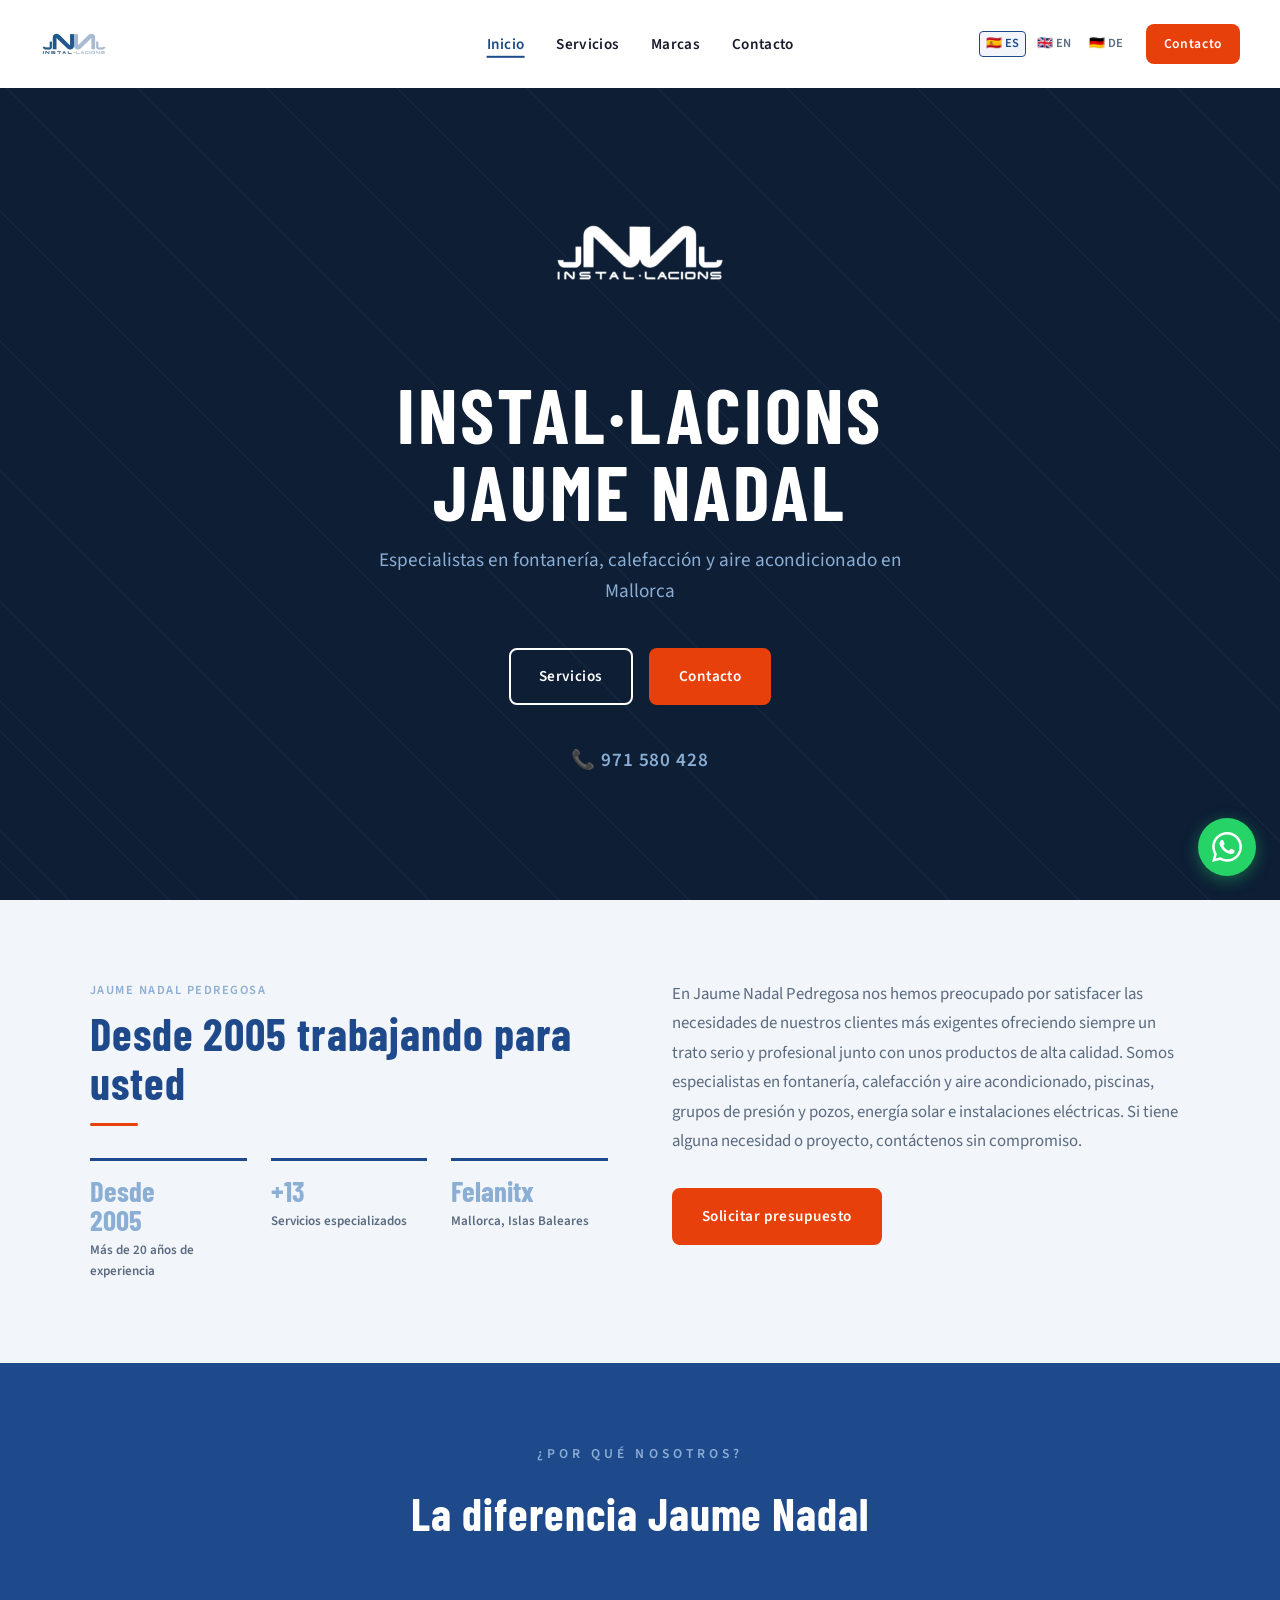
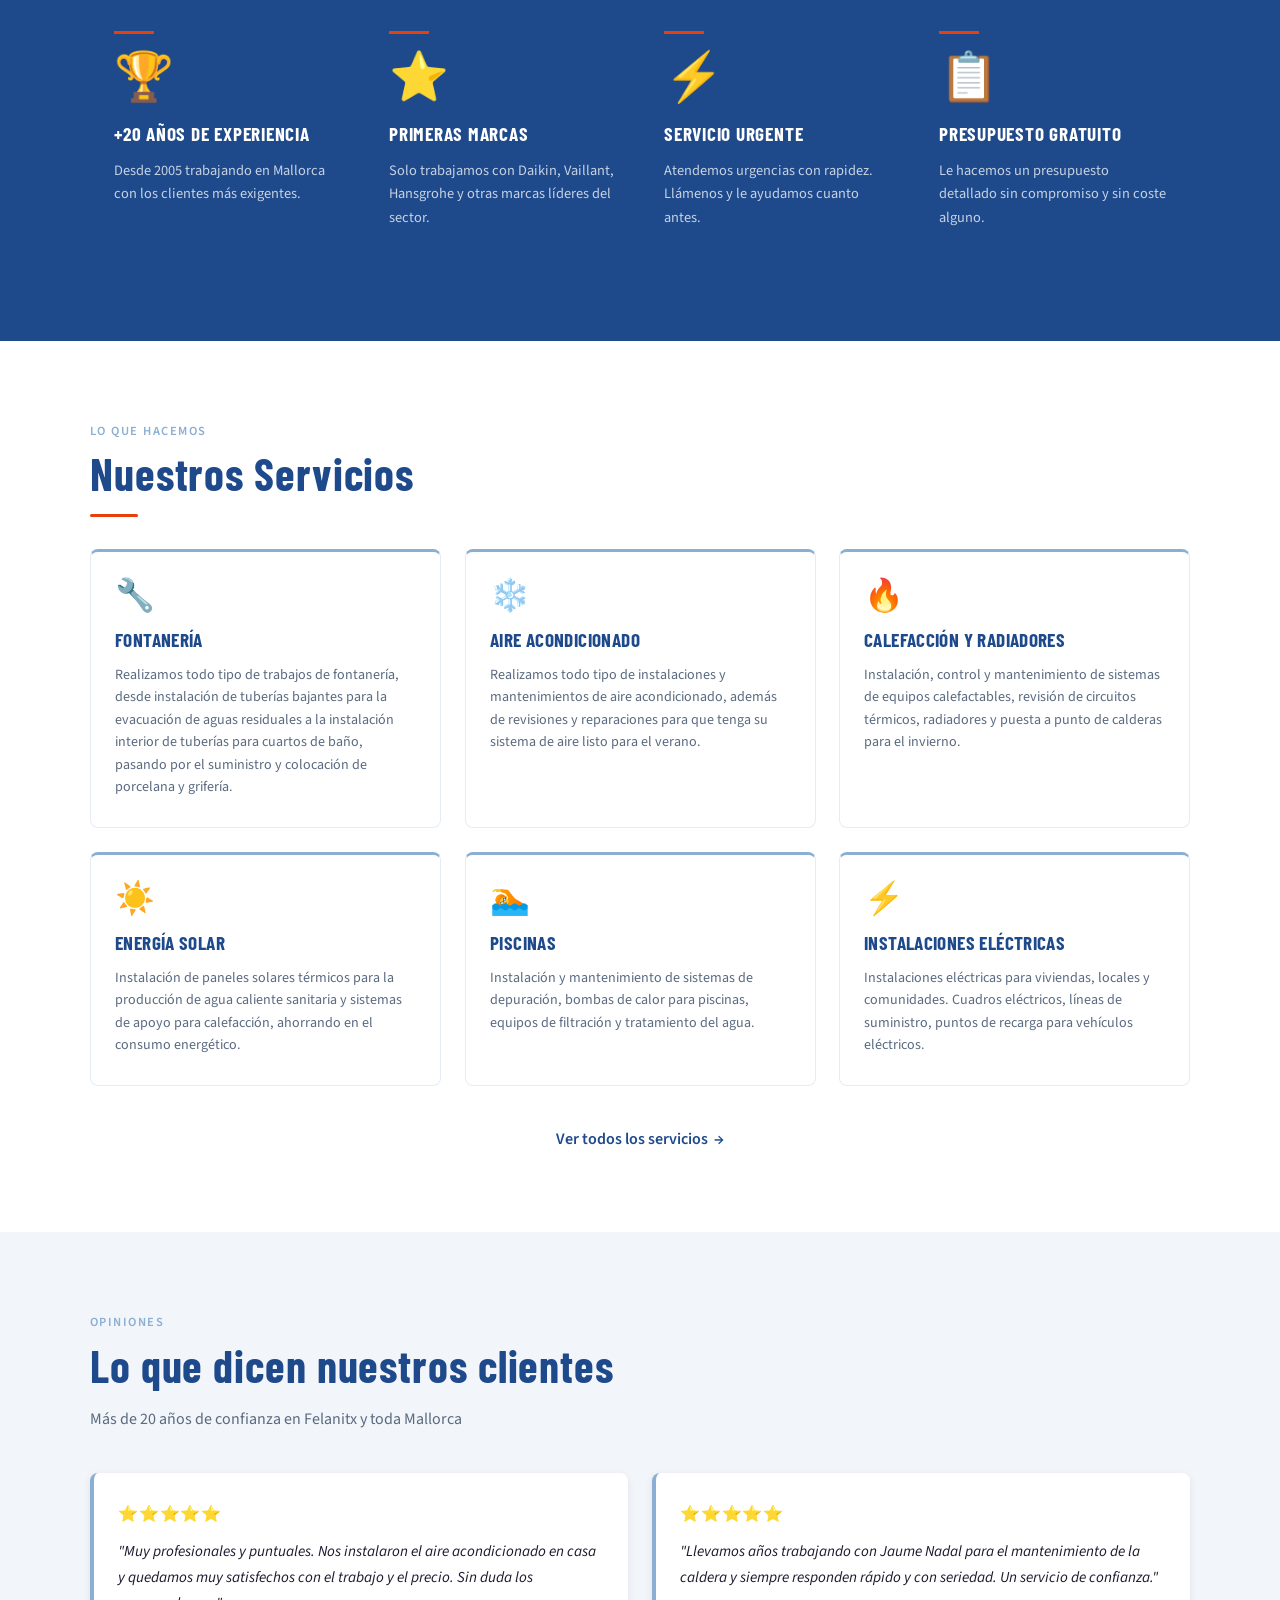
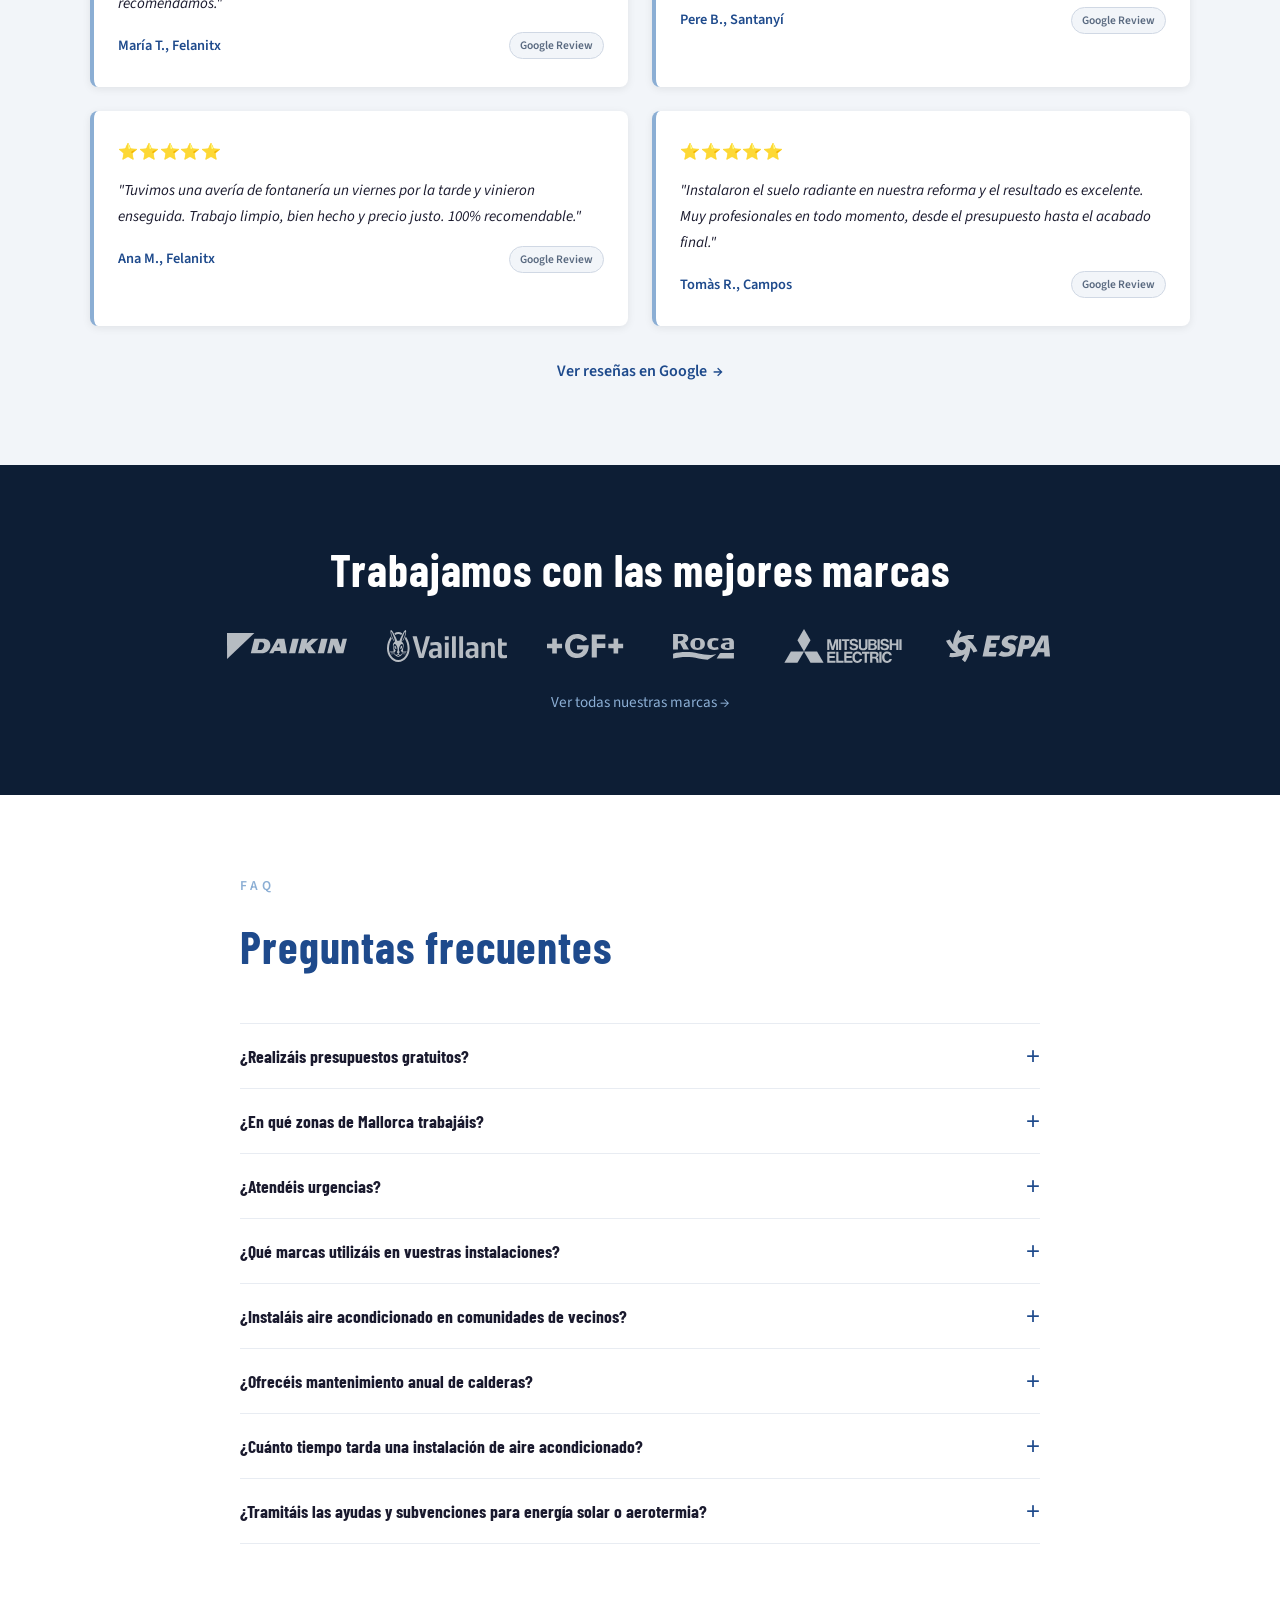
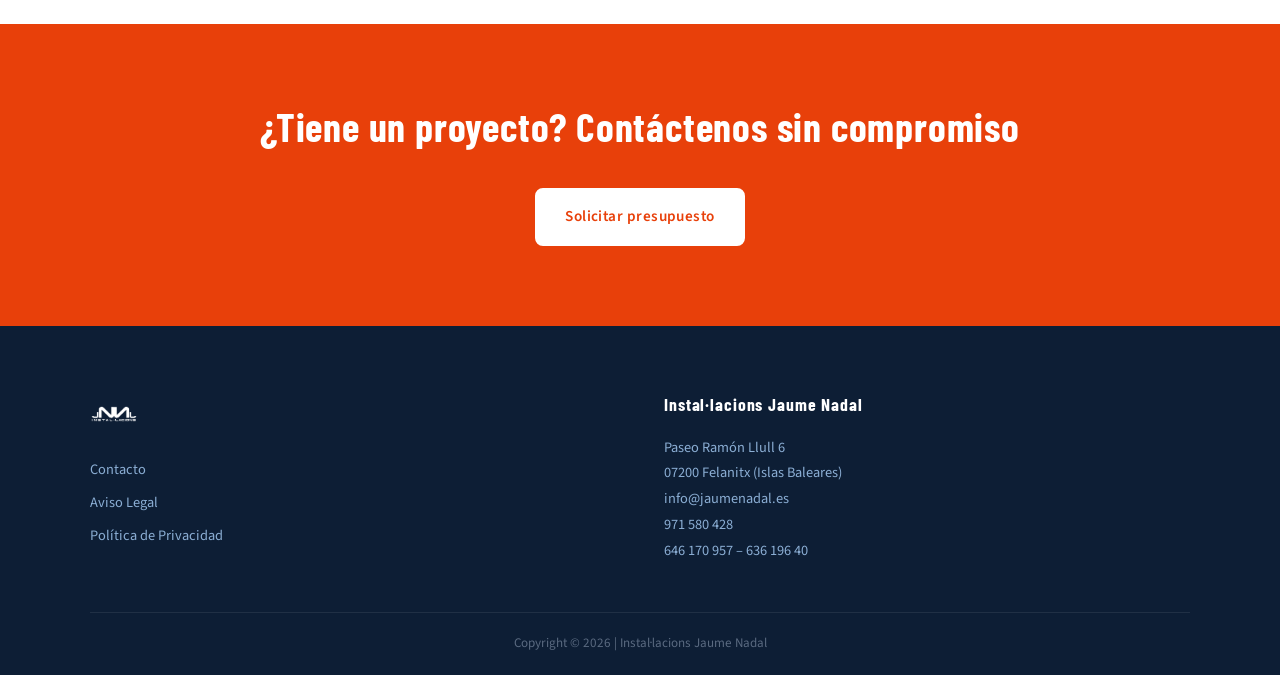
==== commit 2b61ee16: "edits" ====
--- a/index.html
+++ b/index.html
@@ -167,7 +167,7 @@
   <!-- ======================================================
        SERVICES PREVIEW
        ====================================================== -->
-  <section class="services-preview animate-on-scroll">
+  <section class="services-preview">
     <div class="section-inner">
       <p class="section-label" data-i18n="services_label">Lo que hacemos</p>
       <h2 class="section-title" data-i18n="services_title">Nuestros Servicios</h2>
--- a/css/styles.css
+++ b/css/styles.css
@@ -665,14 +665,31 @@
   margin-top: 2rem;
 }
 
+@keyframes serviceCardIn {
+  from { opacity: 0; transform: translateY(24px); }
+  to   { opacity: 1; transform: translateY(0); }
+}
+
 .service-card {
   background: var(--white);
   border: 1px solid #E4ECF4;
   border-top: 3px solid var(--steel);
   border-radius: var(--radius);
   padding: 1.75rem 1.5rem;
-  transition: all var(--transition);
-}
+  transition: transform 0.2s ease, box-shadow 0.2s ease, border-color 0.2s ease;
+  will-change: transform;
+  animation: serviceCardIn 0.5s ease forwards;
+  animation-play-state: paused;
+  opacity: 0;
+}
+
+.services-preview.visible .service-card { animation-play-state: running; }
+.services-preview.visible .service-card:nth-child(1) { animation-delay: 0.05s; }
+.services-preview.visible .service-card:nth-child(2) { animation-delay: 0.10s; }
+.services-preview.visible .service-card:nth-child(3) { animation-delay: 0.15s; }
+.services-preview.visible .service-card:nth-child(4) { animation-delay: 0.20s; }
+.services-preview.visible .service-card:nth-child(5) { animation-delay: 0.25s; }
+.services-preview.visible .service-card:nth-child(6) { animation-delay: 0.30s; }
 
 .service-card:hover {
   border-top-color: var(--navy);
@@ -1188,6 +1205,11 @@
   margin-top: 2.5rem;
 }
 
+@keyframes brandFadeIn {
+  from { opacity: 0; transform: translateY(16px) translateZ(0); }
+  to   { opacity: 1; transform: translateY(0)    translateZ(0); }
+}
+
 .brand-photo-card {
   background: var(--white);
   border: 1px solid #E8ECF2;
@@ -1200,18 +1222,38 @@
   justify-content: center;
   gap: 12px;
   box-shadow: 0 2px 8px rgba(30,74,140,0.05);
-  transition: all 0.3s ease;
-  opacity: 0;
-  transform: translateY(20px);
-}
-
-.brand-photo-card.card-visible {
-  opacity: 1;
-  transform: translateY(0);
-}
+  transition: transform 0.2s ease, box-shadow 0.2s ease, border-color 0.2s ease;
+  will-change: transform, box-shadow;
+  backface-visibility: hidden;
+  animation: brandFadeIn 0.35s ease both;
+}
+
+/* nth-child stagger — 21 cards × 0.04s */
+.brand-photo-card:nth-child(1)  { animation-delay: 0.04s; }
+.brand-photo-card:nth-child(2)  { animation-delay: 0.08s; }
+.brand-photo-card:nth-child(3)  { animation-delay: 0.12s; }
+.brand-photo-card:nth-child(4)  { animation-delay: 0.16s; }
+.brand-photo-card:nth-child(5)  { animation-delay: 0.20s; }
+.brand-photo-card:nth-child(6)  { animation-delay: 0.24s; }
+.brand-photo-card:nth-child(7)  { animation-delay: 0.28s; }
+.brand-photo-card:nth-child(8)  { animation-delay: 0.32s; }
+.brand-photo-card:nth-child(9)  { animation-delay: 0.36s; }
+.brand-photo-card:nth-child(10) { animation-delay: 0.40s; }
+.brand-photo-card:nth-child(11) { animation-delay: 0.44s; }
+.brand-photo-card:nth-child(12) { animation-delay: 0.48s; }
+.brand-photo-card:nth-child(13) { animation-delay: 0.52s; }
+.brand-photo-card:nth-child(14) { animation-delay: 0.56s; }
+.brand-photo-card:nth-child(15) { animation-delay: 0.60s; }
+.brand-photo-card:nth-child(16) { animation-delay: 0.64s; }
+.brand-photo-card:nth-child(17) { animation-delay: 0.68s; }
+.brand-photo-card:nth-child(18) { animation-delay: 0.72s; }
+.brand-photo-card:nth-child(19) { animation-delay: 0.76s; }
+.brand-photo-card:nth-child(20) { animation-delay: 0.80s; }
+.brand-photo-card:nth-child(21) { animation-delay: 0.84s; }
 
 .brand-photo-card:hover {
-  transform: translateY(-5px);
+  transition-delay: 0s;
+  transform: translateY(-5px) translateZ(0);
   box-shadow: 0 12px 28px rgba(30,74,140,0.12);
   border-color: var(--steel);
 }
@@ -1222,6 +1264,9 @@
   width: auto;
   height: auto;
   object-fit: contain;
+  will-change: filter;
+  transform: translateZ(0);
+  transition: filter 0.2s ease;
 }
 
 .brand-card-label {
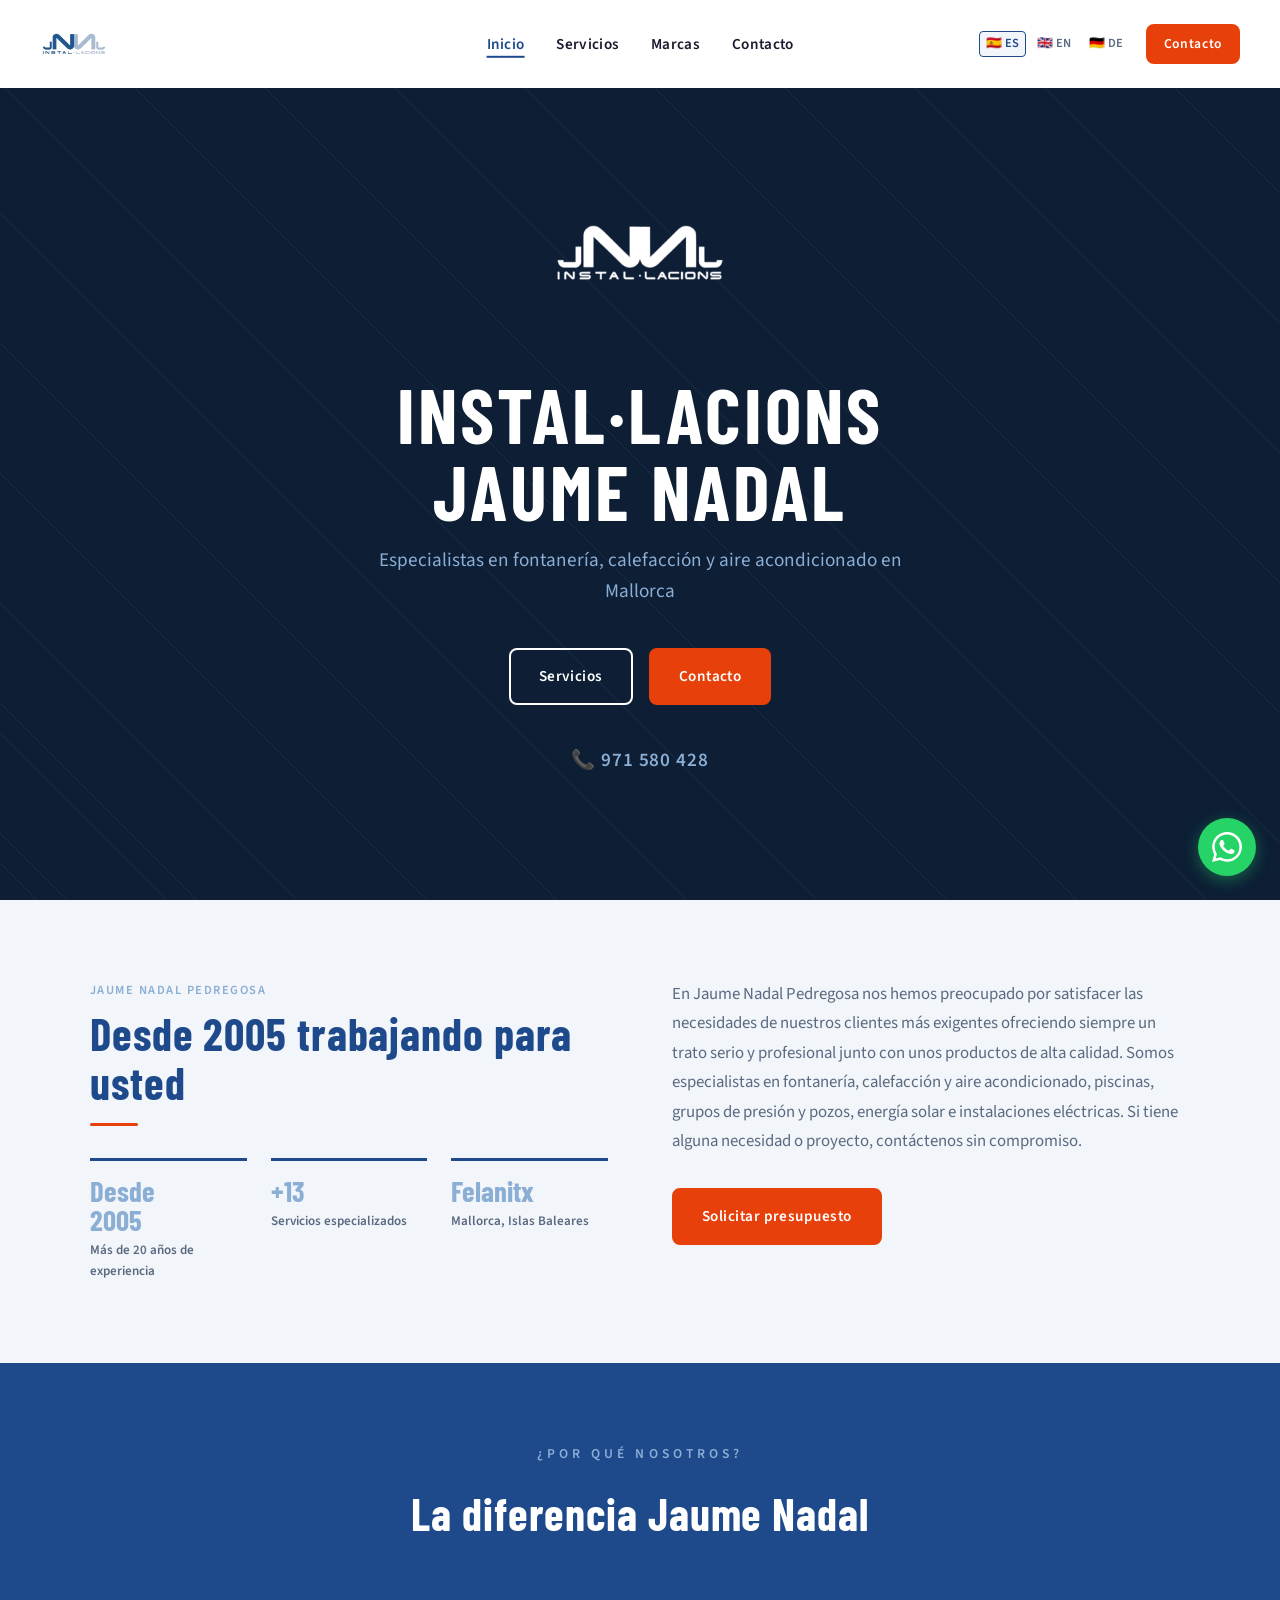
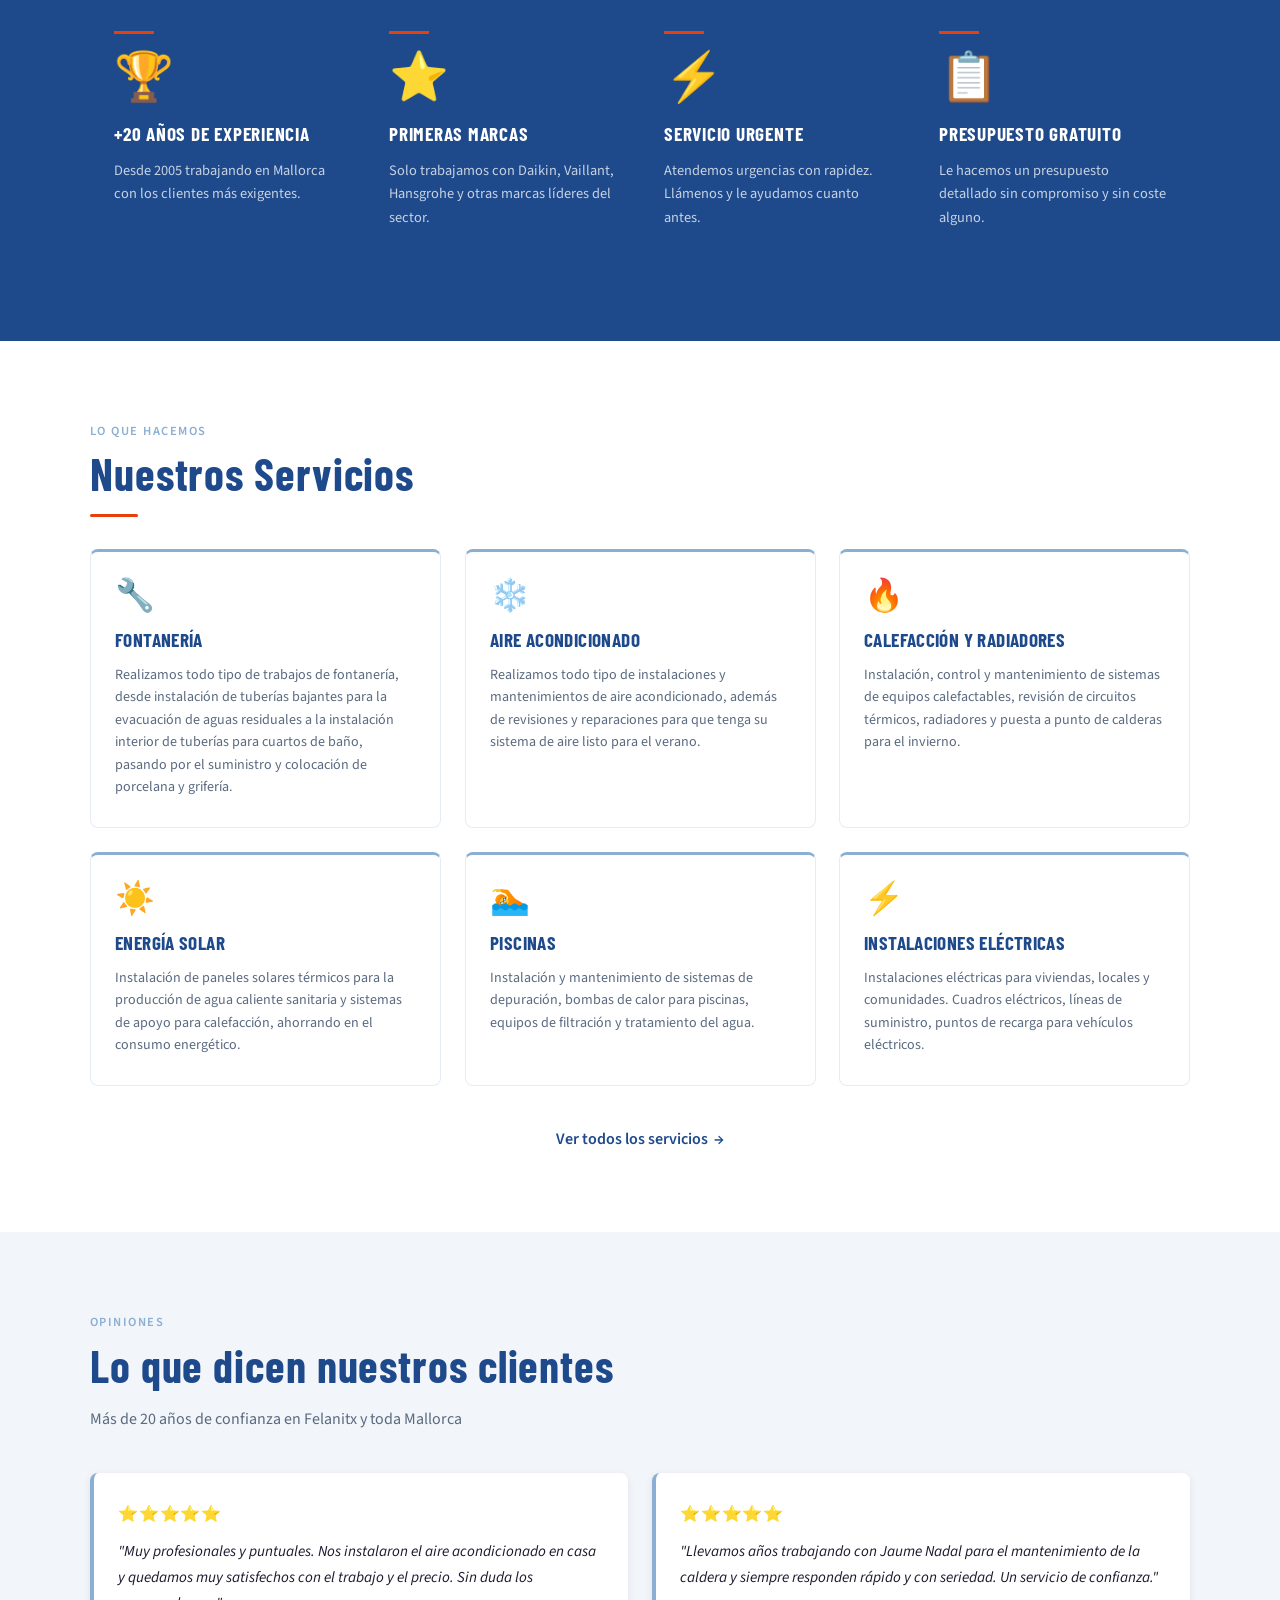
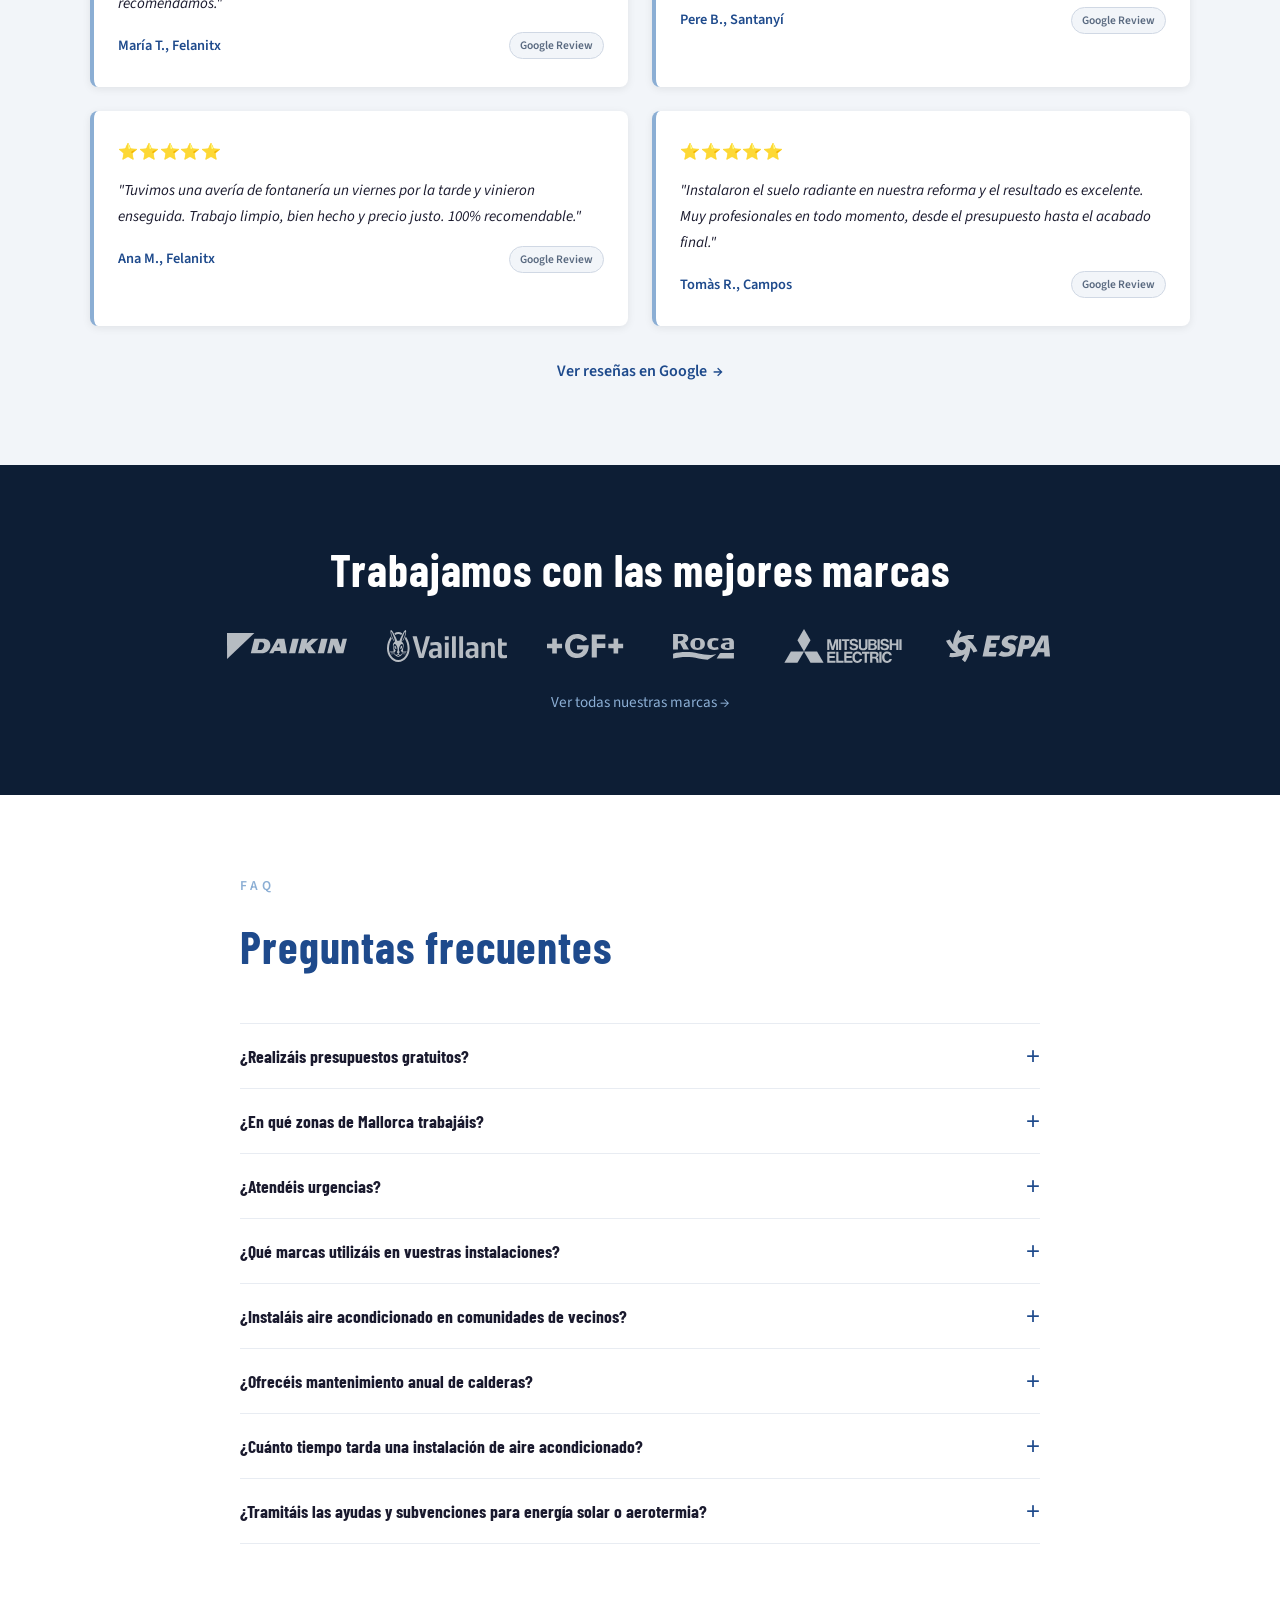
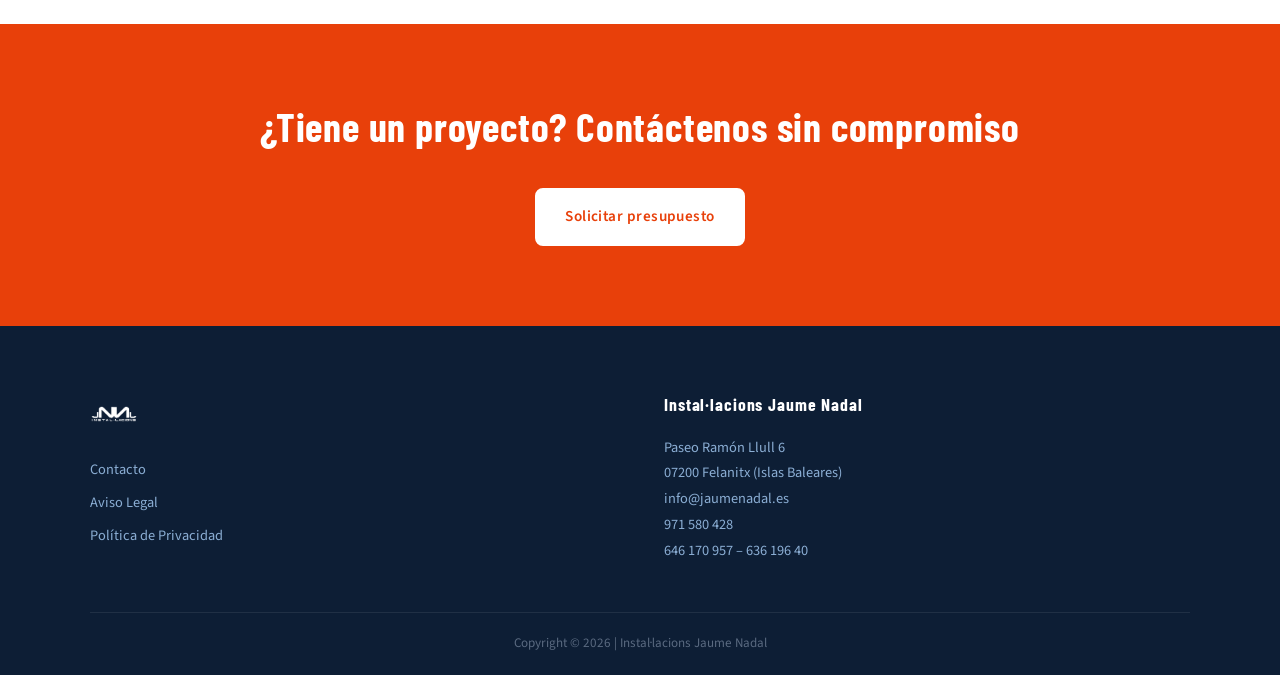
==== commit a6a55bbf: "edit" ====
--- a/index.html
+++ b/index.html
@@ -31,7 +31,7 @@
        ====================================================== -->
   <nav class="navbar" role="navigation" aria-label="Navegación principal">
     <a href="index.html" class="nav-logo" aria-label="Inicio">
-      <img src="images/logo.png" alt="Instal·lacions Jaume Nadal" height="48">
+      <img src="images/logo-removebg-preview.png" alt="Instal·lacions Jaume Nadal" height="48">
     </a>
 
     <ul class="nav-links" role="list">
--- a/css/styles.css
+++ b/css/styles.css
@@ -173,7 +173,6 @@
 
 /* Mobile menu */
 .mobile-menu {
-  display: none;
   position: fixed;
   top: var(--nav-height);
   left: 0; right: 0;
@@ -183,6 +182,11 @@
   max-height: 0;
   overflow: hidden;
   transition: max-height 0.35s ease;
+  display: none;
+}
+
+@media (max-width: 767px) {
+  .mobile-menu { display: block; }
 }
 
 .mobile-menu.open { max-height: 500px; }
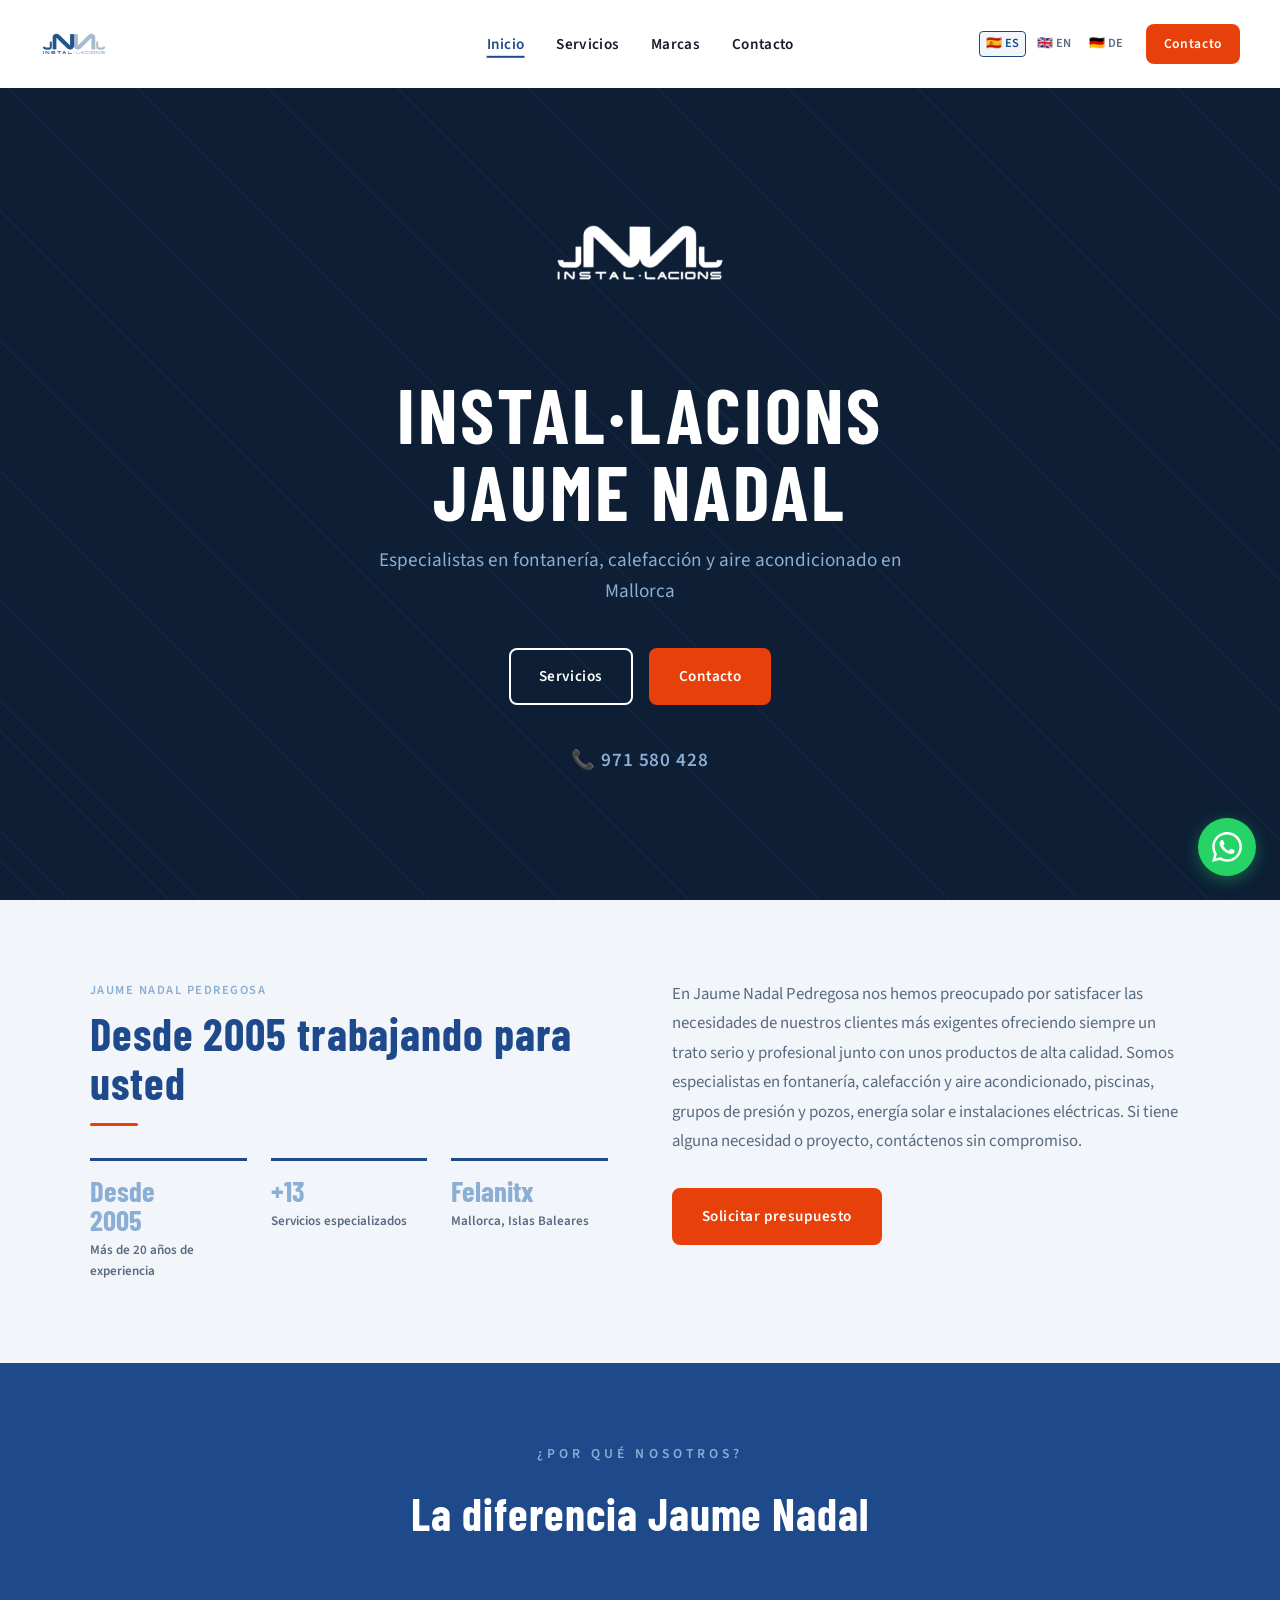
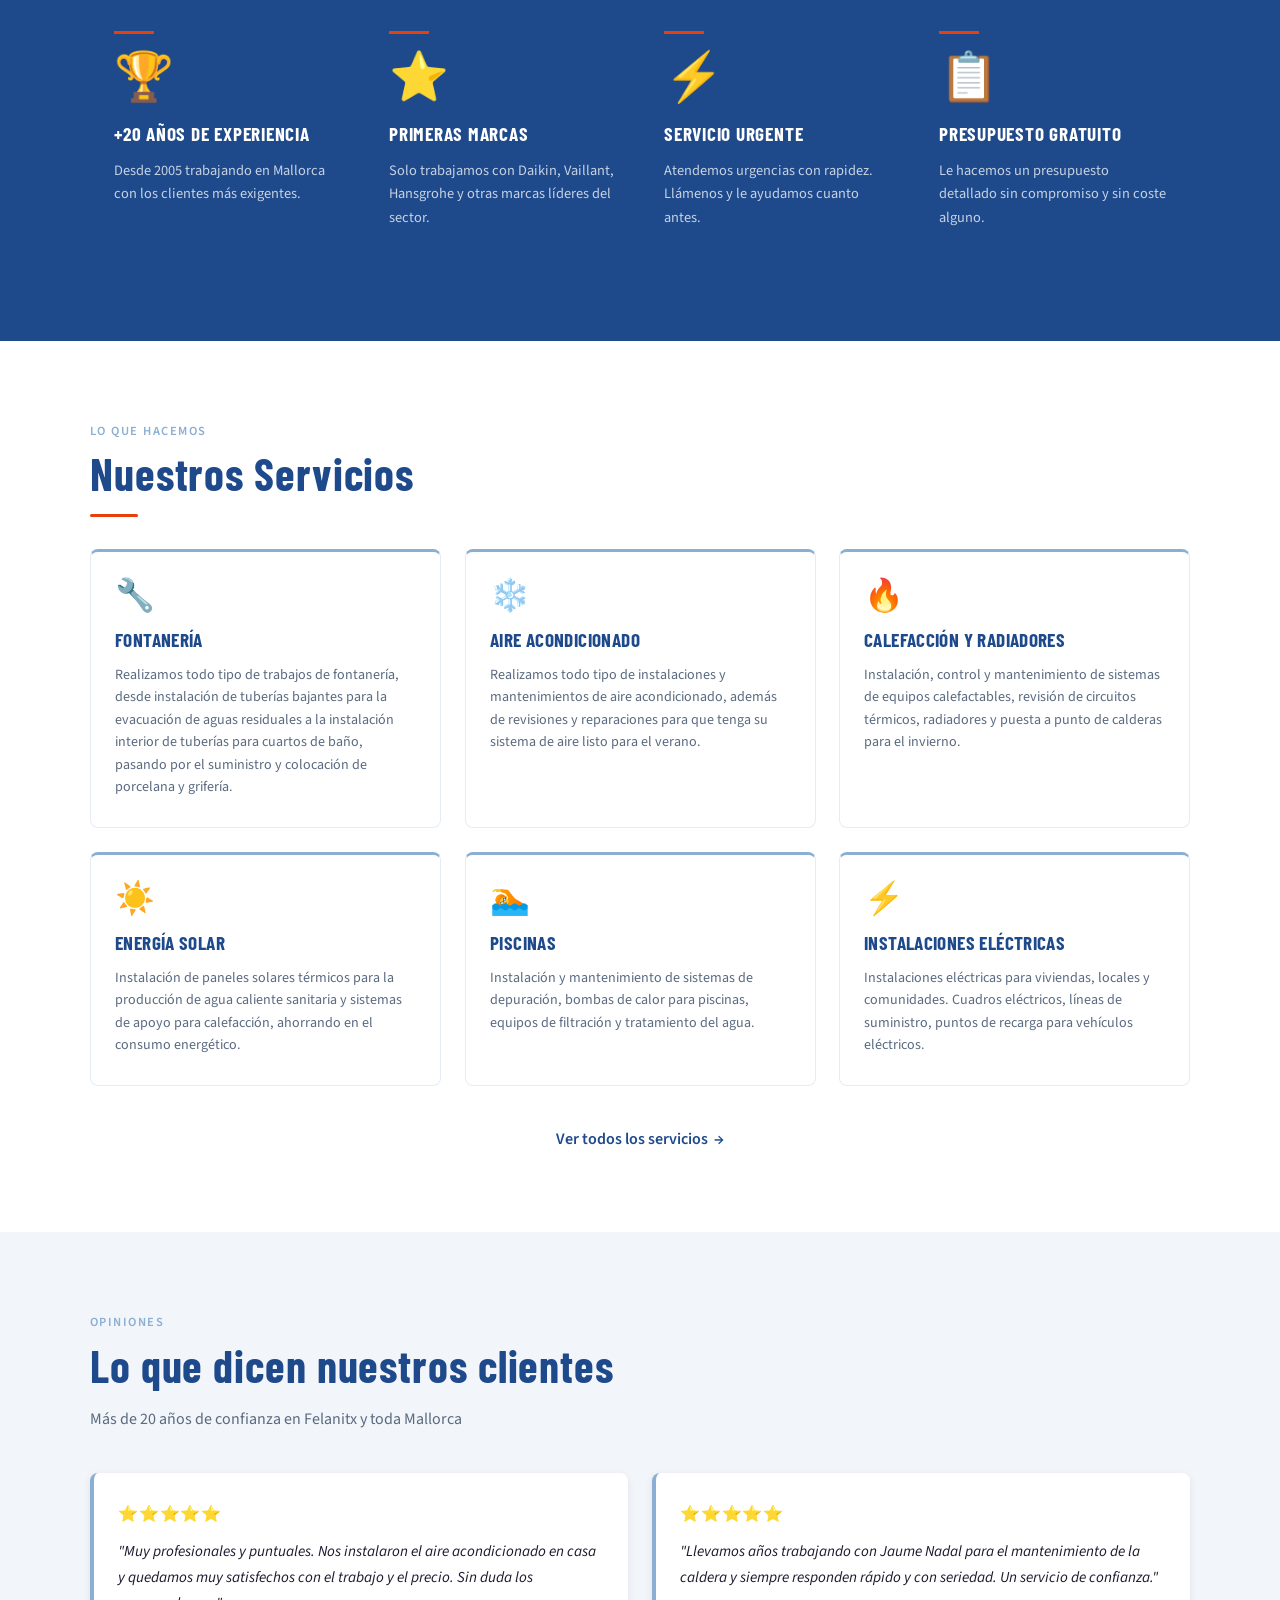
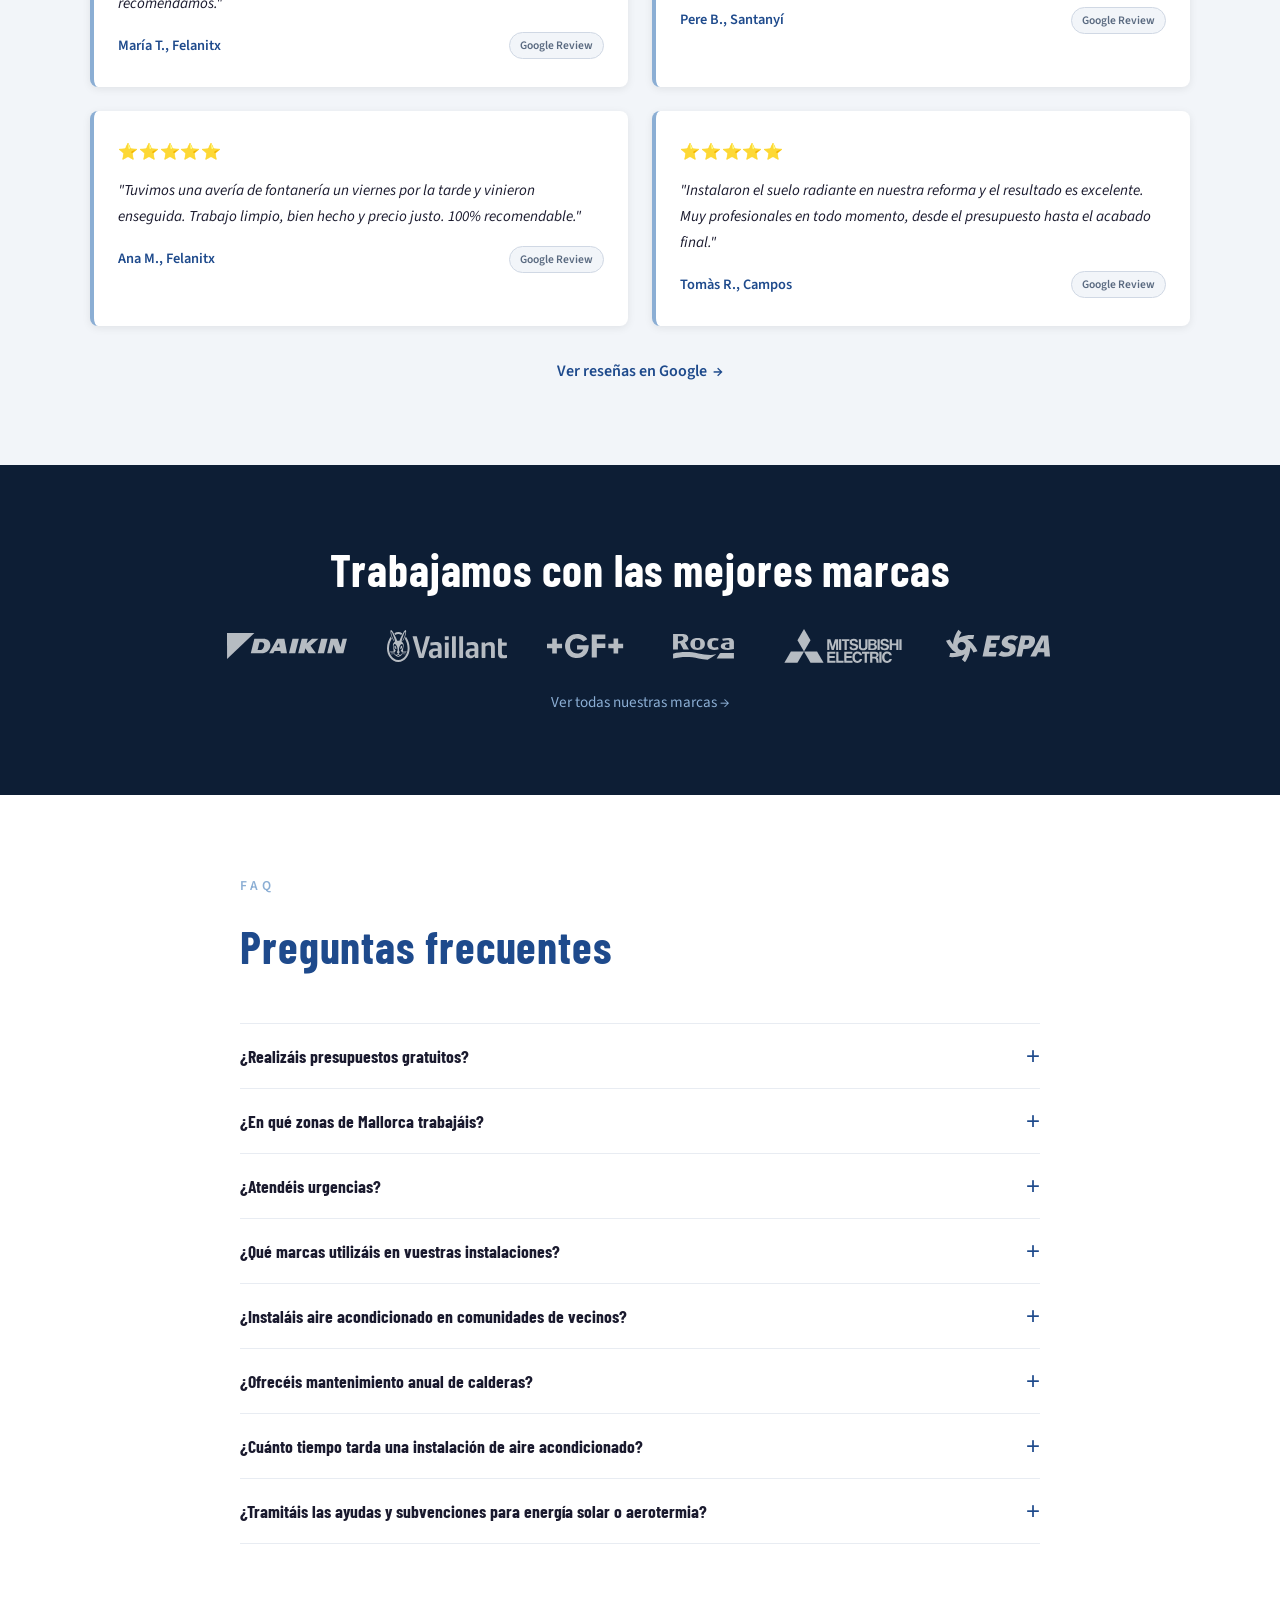
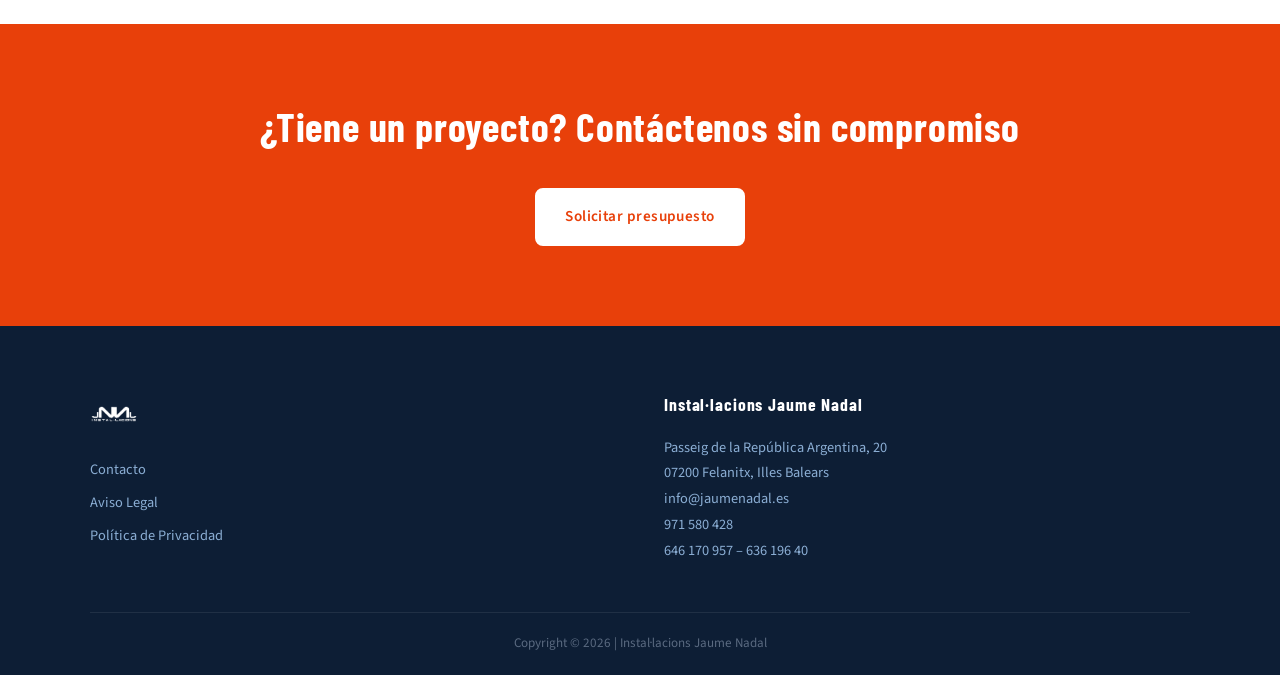
==== commit d51d7f39: "edit" ====
--- a/index.html
+++ b/index.html
@@ -15,7 +15,8 @@
   <link rel="canonical" href="https://www.jaumenadal.es/">
 
   <!-- Favicon — inline SVG navy square with white JN -->
-  <link rel="icon" href="data:image/svg+xml,<svg xmlns='http://www.w3.org/2000/svg' viewBox='0 0 32 32'><rect width='32' height='32' rx='4' fill='%231E4A8C'/><text x='50%25' y='22' text-anchor='middle' font-family='Arial Black,sans-serif' font-size='14' font-weight='900' fill='white'>JN</text></svg>">
+  <link rel="icon" type="image/png" href="images/logo.png">
+  <link rel="apple-touch-icon" href="images/logo.png">
 
   <!-- Google Fonts -->
   <link rel="preconnect" href="https://fonts.googleapis.com">
@@ -260,7 +261,7 @@
       </div>
 
       <div class="testimonials-cta">
-        <a href="https://maps.app.goo.gl/cSByx2bVYU1pphCL9" target="_blank" rel="noopener" class="link-arrow">
+        <a href="https://maps.app.goo.gl/hVx72pPUC8VMSTqh8" target="_blank" rel="noopener" class="link-arrow">
           <span data-i18n="testimonials_cta">Ver reseñas en Google</span>
           <span class="arrow">→</span>
         </a>
@@ -392,8 +393,8 @@
       <div class="footer-contact">
         <h4>Instal·lacions Jaume Nadal</h4>
         <p>
-          Paseo Ramón Llull 6<br>
-          07200 Felanitx (Islas Baleares)<br>
+          Passeig de la República Argentina, 20<br>
+          07200 Felanitx, Illes Balears<br>
           <a href="mailto:info@jaumenadal.es">info@jaumenadal.es</a><br>
           <a href="tel:+34971580428">971 580 428</a><br>
           <a href="tel:+34646170957">646 170 957</a> – <a href="tel:+34636196400">636 196 40</a>
--- a/css/styles.css
+++ b/css/styles.css
@@ -30,6 +30,13 @@
 *, *::before, *::after { box-sizing: border-box; margin: 0; padding: 0; }
 
 html { scroll-behavior: smooth; }
+
+/* Eliminate 300ms tap delay and tap flash on all interactive elements */
+a, button, [role="button"] {
+  touch-action: manipulation;
+  -webkit-tap-highlight-color: transparent;
+  cursor: pointer;
+}
 
 body {
   font-family: var(--font-body);
@@ -1195,6 +1202,7 @@
 .brand-photo-section {
   background: #F2F5F9;
   padding: 80px clamp(1rem, 4vw, 2.5rem);
+  overflow-x: hidden;
 }
 
 .brand-photo-section .section-title {
@@ -1640,7 +1648,9 @@
   .hero-logo { width: 130px; margin-bottom: 24px; }
   .why-us-grid { grid-template-columns: 1fr; }
   .why-us-heading { font-size: 2rem; }
-  .brand-photo-grid { grid-template-columns: repeat(2, 1fr); }
+  .brand-photo-grid { grid-template-columns: repeat(2, 1fr); gap: 12px; }
+  .brand-photo-card { padding: 20px 16px; min-height: 120px; }
+  .brand-photo-card img { max-width: 120px; max-height: 55px; }
   .brands-strip-logos { gap: 20px; }
   .strip-logo { max-height: 28px; max-width: 80px; }
 
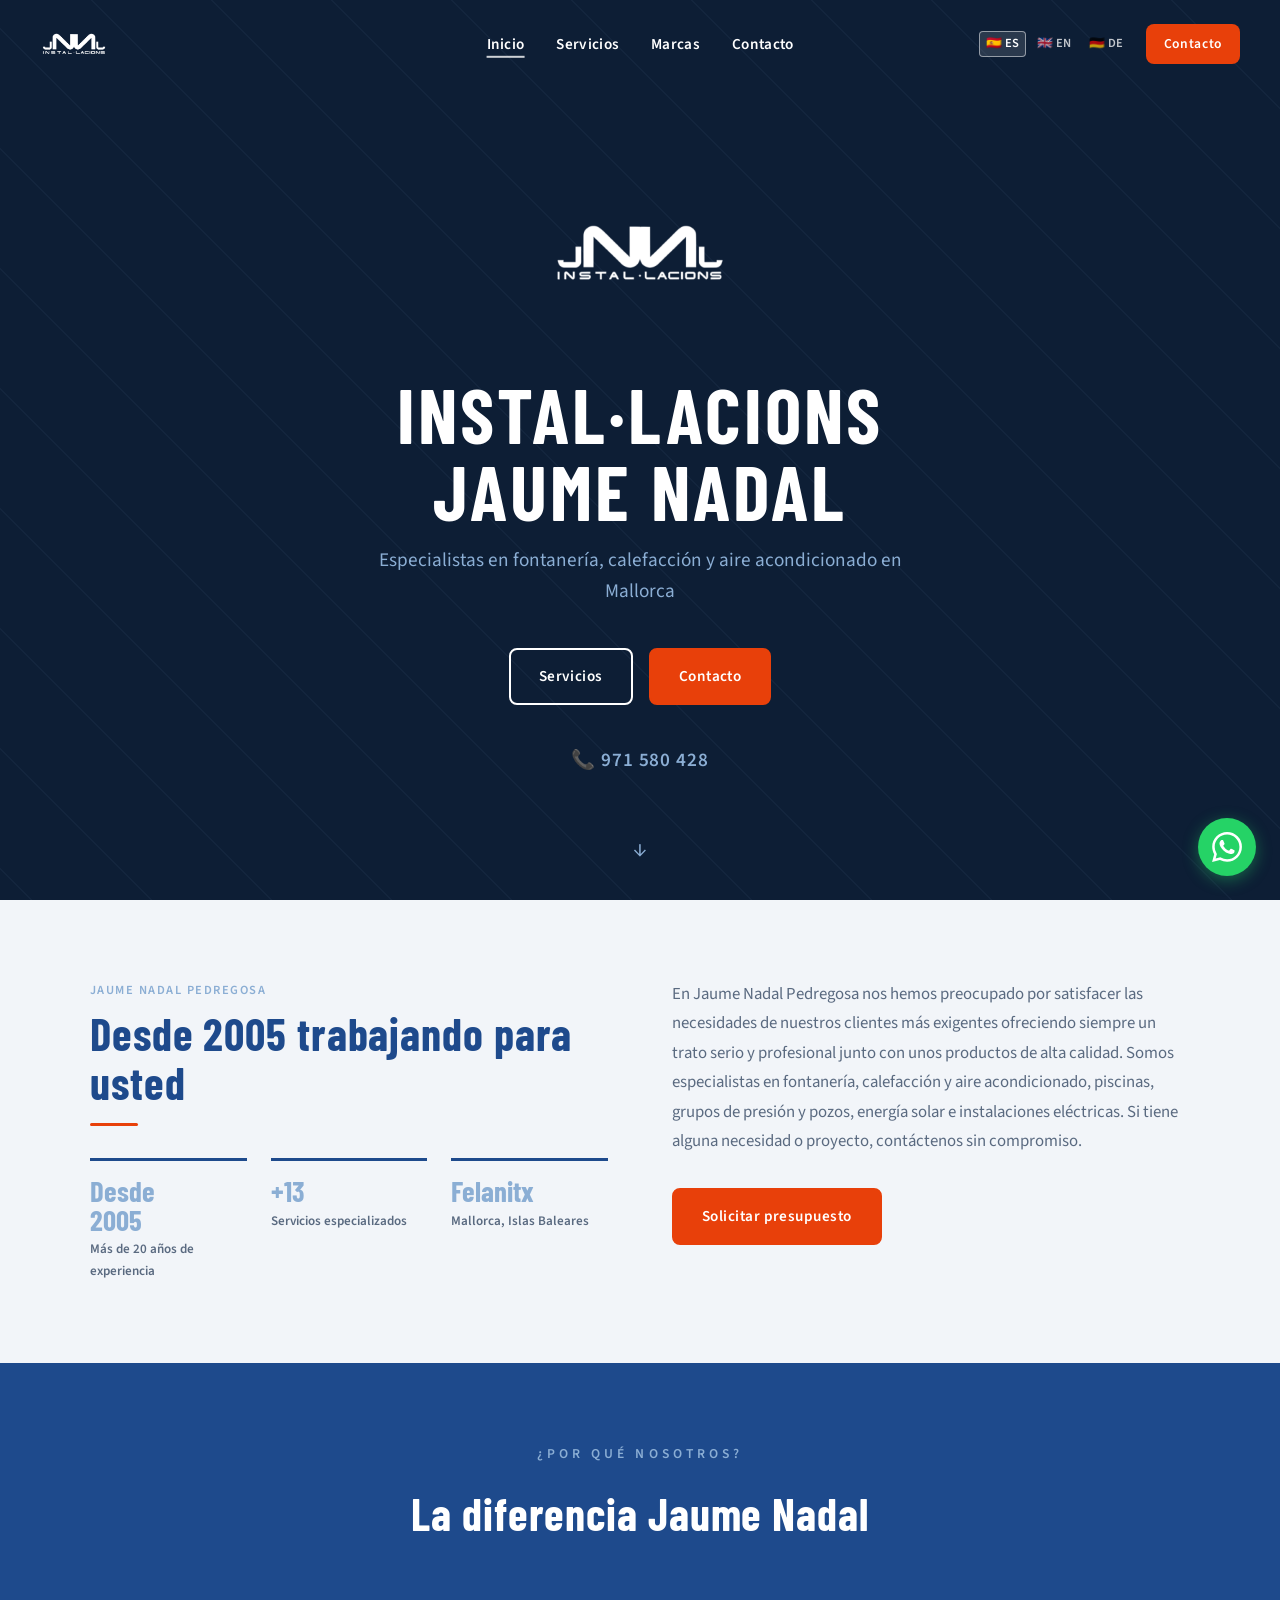
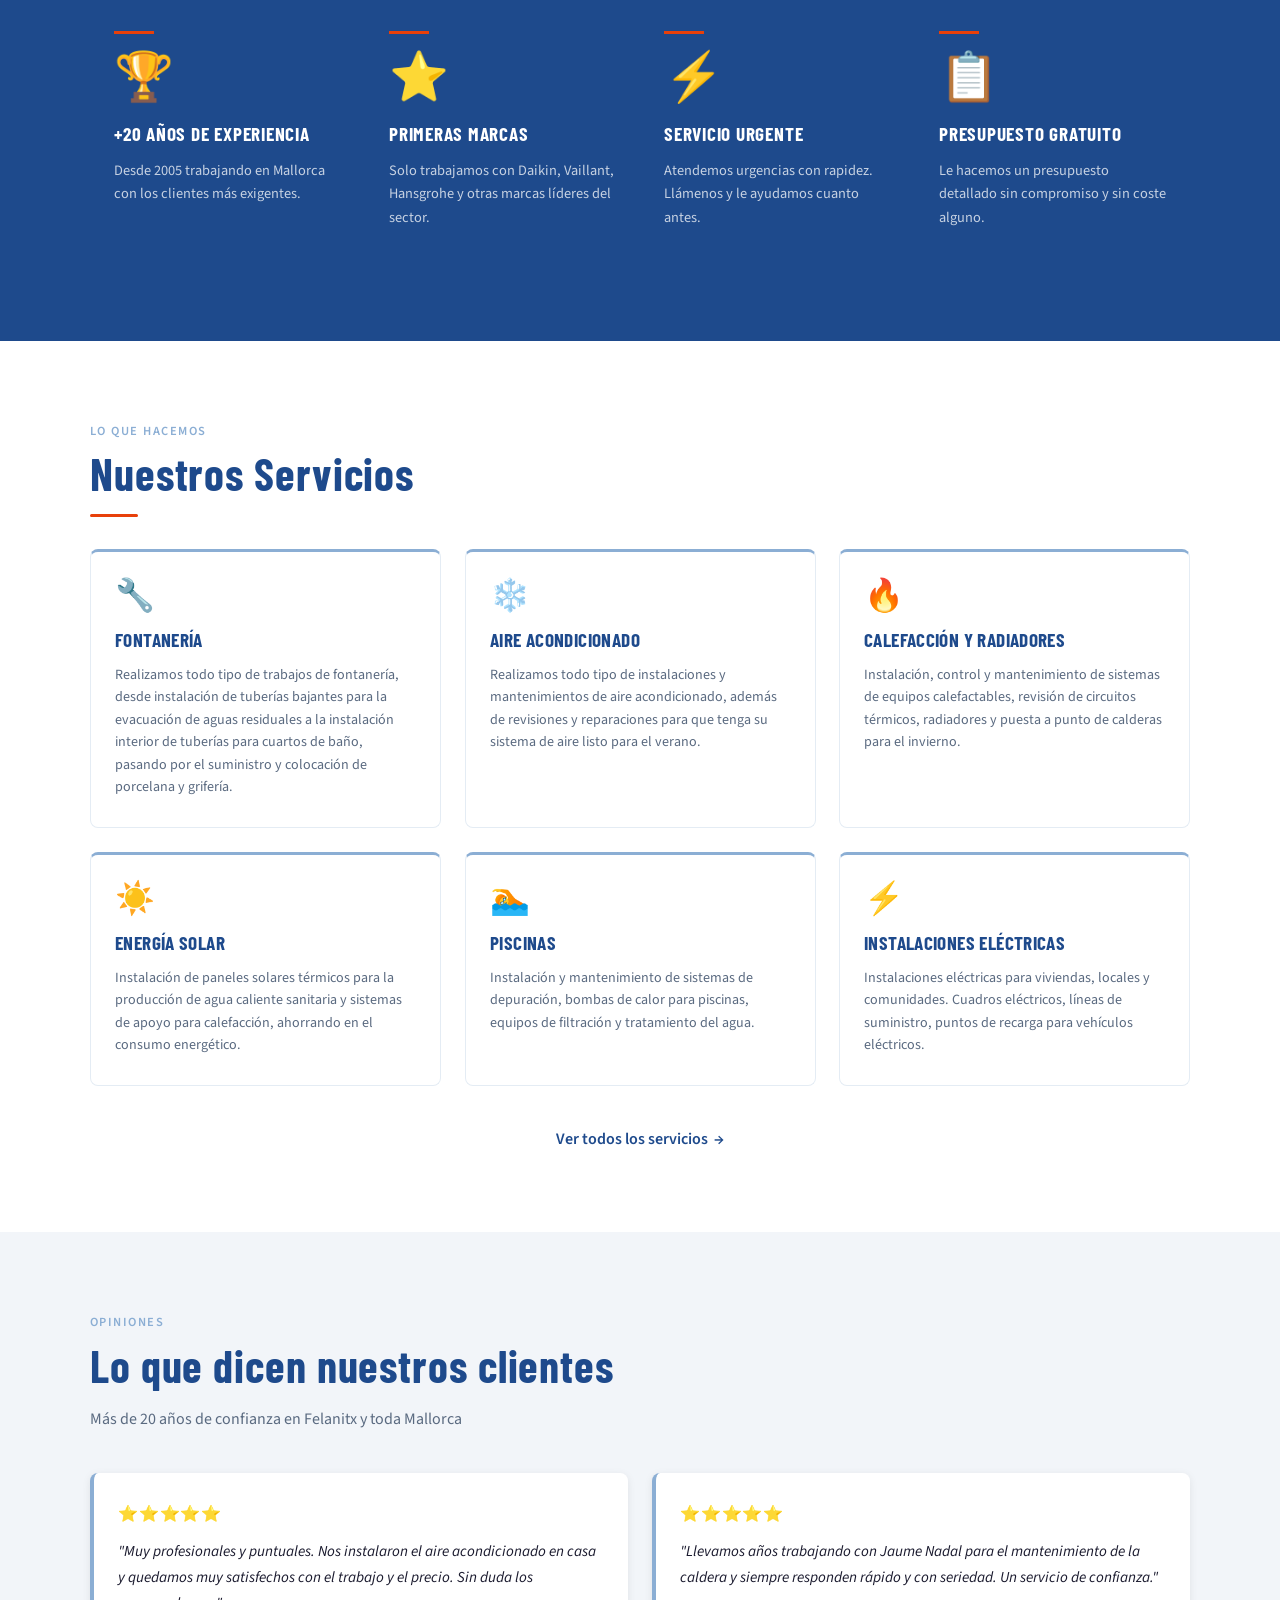
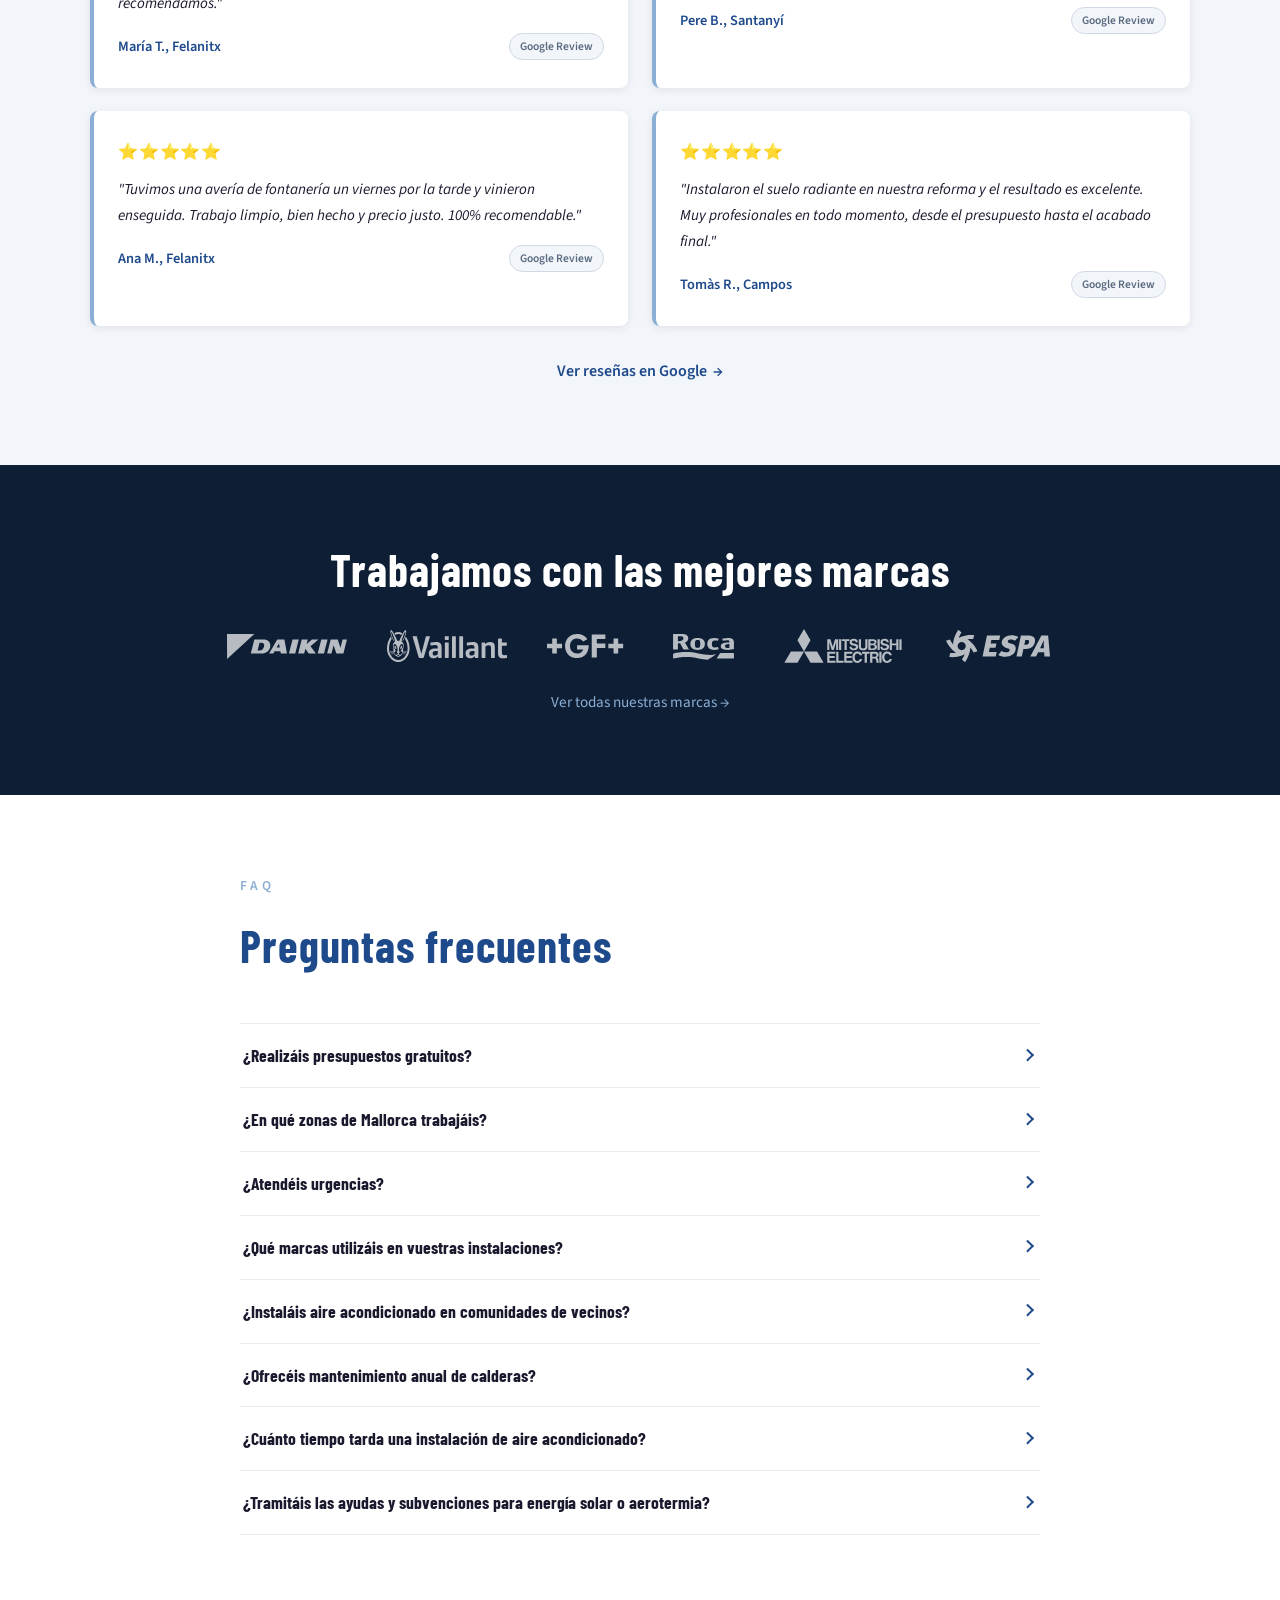
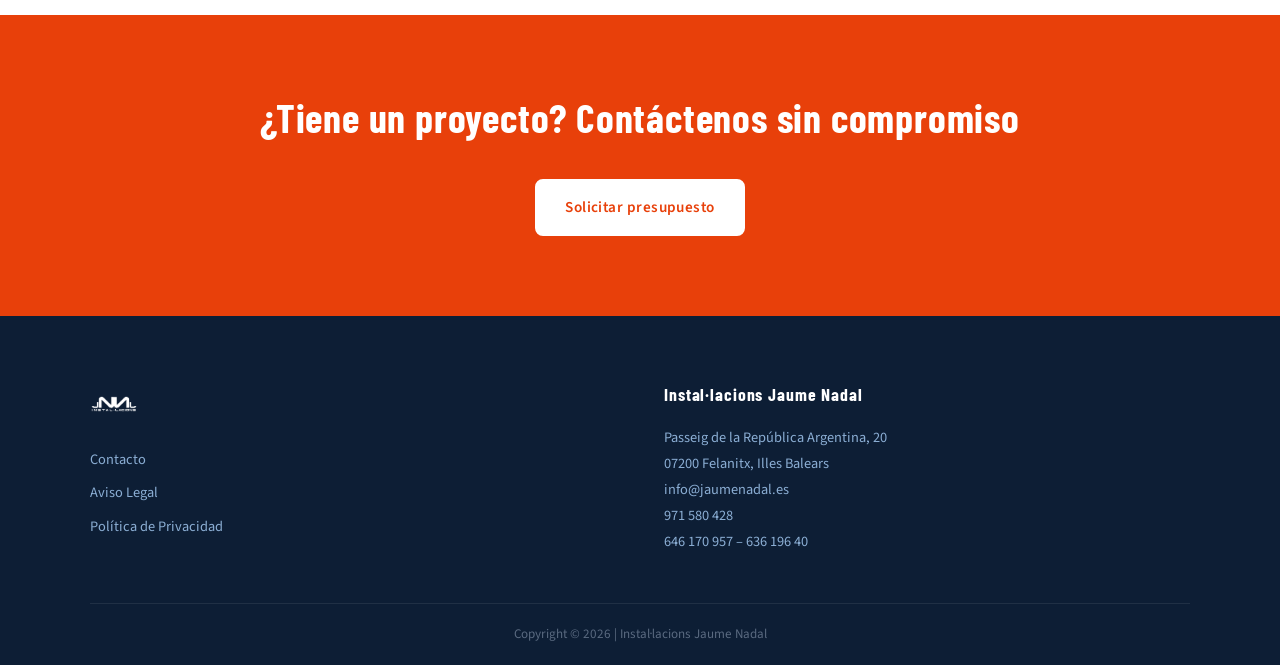
==== commit f2a13762: "edit" ====
--- a/index.html
+++ b/index.html
@@ -78,7 +78,7 @@
     <canvas class="hero-canvas" aria-hidden="true"></canvas>
     <div class="hero-inner">
       <img class="hero-logo" src="images/logo-removebg-preview.png" alt="" aria-hidden="true">
-      <h1>INSTAL·LACIONS<br>JAUME NADAL</h1>
+      <h1><span class="hero-line-1">INSTAL·LACIONS</span><span class="hero-line-2">JAUME NADAL</span></h1>
       <p class="hero-sub" data-i18n="hero_sub">Especialistas en fontanería, calefacción y aire acondicionado en Mallorca</p>
       <div class="hero-ctas">
         <a href="servicios.html" class="btn btn-outline" data-i18n="nav_services">Servicios</a>
@@ -94,14 +94,14 @@
   <!-- ======================================================
        ABOUT
        ====================================================== -->
-  <section class="about animate-on-scroll">
+  <section class="about">
     <div class="section-inner">
       <div class="about-grid">
-        <div class="about-left">
+        <div class="about-left" data-reveal="left">
           <p class="section-label">Jaume Nadal Pedregosa</p>
           <h2 class="section-title" data-i18n="about_heading">Desde 2005 trabajando para usted</h2>
           <div class="section-divider"></div>
-          <div class="stats-row">
+          <div class="stats-row" data-reveal="up" style="--delay:0.15s">
             <div class="stat-box">
               <div class="stat-number" data-i18n="about_stat1_num">Desde<br>2005</div>
               <div class="stat-label" data-i18n="about_stat1_label">Más de 20 años de experiencia</div>
@@ -116,7 +116,7 @@
             </div>
           </div>
         </div>
-        <div class="about-right">
+        <div class="about-right" data-reveal="right">
           <p class="about-body" data-i18n="about_body">En Jaume Nadal Pedregosa nos hemos preocupado por satisfacer las necesidades de nuestros clientes más exigentes ofreciendo siempre un trato serio y profesional junto con unos productos de alta calidad. Somos especialistas en fontanería, calefacción y aire acondicionado, piscinas, grupos de presión y pozos, energía solar e instalaciones eléctricas. Si tiene alguna necesidad o proyecto, contáctenos sin compromiso.</p>
           <a href="contacto.html" class="btn btn-primary" data-i18n="about_cta">Solicitar presupuesto</a>
         </div>
@@ -170,37 +170,37 @@
        ====================================================== -->
   <section class="services-preview">
     <div class="section-inner">
-      <p class="section-label" data-i18n="services_label">Lo que hacemos</p>
-      <h2 class="section-title" data-i18n="services_title">Nuestros Servicios</h2>
-      <div class="section-divider"></div>
+      <p class="section-label" data-reveal="up" data-i18n="services_label">Lo que hacemos</p>
+      <h2 class="section-title" data-reveal="up" style="--delay:0.1s" data-i18n="services_title">Nuestros Servicios</h2>
+      <div class="section-divider" data-reveal="fade" style="--delay:0.2s"></div>
 
       <div class="services-grid">
-        <div class="service-card">
+        <div class="service-card" style="--i:0">
           <div class="service-card-icon">🔧</div>
           <h3 data-i18n="s01_name">FONTANERÍA</h3>
           <p data-i18n="s01_desc">Instalación de tuberías, cuartos de baño, porcelana y grifería.</p>
         </div>
-        <div class="service-card">
+        <div class="service-card" style="--i:1">
           <div class="service-card-icon">❄️</div>
           <h3 data-i18n="s05_name">AIRE ACONDICIONADO</h3>
           <p data-i18n="s05_desc">Instalaciones y mantenimientos de aire acondicionado para el verano.</p>
         </div>
-        <div class="service-card">
+        <div class="service-card" style="--i:2">
           <div class="service-card-icon">🔥</div>
           <h3 data-i18n="s03_name">CALEFACCIÓN Y RADIADORES</h3>
           <p data-i18n="s03_desc">Instalación y mantenimiento de sistemas calefactables y calderas.</p>
         </div>
-        <div class="service-card">
+        <div class="service-card" style="--i:3">
           <div class="service-card-icon">☀️</div>
           <h3 data-i18n="s07_name">ENERGÍA SOLAR</h3>
           <p data-i18n="s07_desc">Paneles solares térmicos para agua caliente sanitaria y calefacción.</p>
         </div>
-        <div class="service-card">
+        <div class="service-card" style="--i:4">
           <div class="service-card-icon">🏊</div>
           <h3 data-i18n="s08_name">PISCINAS</h3>
           <p data-i18n="s08_desc">Sistemas de depuración, bombas de calor y tratamiento del agua.</p>
         </div>
-        <div class="service-card">
+        <div class="service-card" style="--i:5">
           <div class="service-card-icon">⚡</div>
           <h3 data-i18n="s10_name">INSTALACIONES ELÉCTRICAS</h3>
           <p data-i18n="s10_desc">Cuadros eléctricos, líneas de suministro y puntos de recarga EV.</p>
@@ -219,14 +219,14 @@
   <!-- ======================================================
        TESTIMONIALS
        ====================================================== -->
-  <section class="testimonials animate-on-scroll">
+  <section class="testimonials">
     <div class="section-inner">
-      <p class="section-label" data-i18n="testimonials_label">Opiniones</p>
-      <h2 class="section-title" data-i18n="testimonials_title">Lo que dicen nuestros clientes</h2>
-      <p class="testimonials-sub" data-i18n="testimonials_sub">Más de 20 años de confianza en Felanitx y toda Mallorca</p>
+      <p class="section-label" data-reveal="up" data-i18n="testimonials_label">Opiniones</p>
+      <h2 class="section-title" data-reveal="up" style="--delay:0.1s" data-i18n="testimonials_title">Lo que dicen nuestros clientes</h2>
+      <p class="testimonials-sub" data-reveal="fade" style="--delay:0.2s" data-i18n="testimonials_sub">Más de 20 años de confianza en Felanitx y toda Mallorca</p>
 
       <div class="testimonials-grid">
-        <div class="testimonial-card">
+        <div class="testimonial-card" data-reveal="up" style="--delay:0s">
           <div class="stars">⭐⭐⭐⭐⭐</div>
           <p class="testimonial-text">"Muy profesionales y puntuales. Nos instalaron el aire acondicionado en casa y quedamos muy satisfechos con el trabajo y el precio. Sin duda los recomendamos."</p>
           <div class="testimonial-footer">
@@ -234,7 +234,7 @@
             <span class="google-badge">Google Review</span>
           </div>
         </div>
-        <div class="testimonial-card">
+        <div class="testimonial-card" data-reveal="up" style="--delay:0.1s">
           <div class="stars">⭐⭐⭐⭐⭐</div>
           <p class="testimonial-text">"Llevamos años trabajando con Jaume Nadal para el mantenimiento de la caldera y siempre responden rápido y con seriedad. Un servicio de confianza."</p>
           <div class="testimonial-footer">
@@ -242,7 +242,7 @@
             <span class="google-badge">Google Review</span>
           </div>
         </div>
-        <div class="testimonial-card">
+        <div class="testimonial-card" data-reveal="up" style="--delay:0.2s">
           <div class="stars">⭐⭐⭐⭐⭐</div>
           <p class="testimonial-text">"Tuvimos una avería de fontanería un viernes por la tarde y vinieron enseguida. Trabajo limpio, bien hecho y precio justo. 100% recomendable."</p>
           <div class="testimonial-footer">
@@ -250,7 +250,7 @@
             <span class="google-badge">Google Review</span>
           </div>
         </div>
-        <div class="testimonial-card">
+        <div class="testimonial-card" data-reveal="up" style="--delay:0.3s">
           <div class="stars">⭐⭐⭐⭐⭐</div>
           <p class="testimonial-text">"Instalaron el suelo radiante en nuestra reforma y el resultado es excelente. Muy profesionales en todo momento, desde el presupuesto hasta el acabado final."</p>
           <div class="testimonial-footer">
@@ -272,7 +272,7 @@
   <!-- ======================================================
        BRANDS STRIP
        ====================================================== -->
-  <section class="brands-strip animate-on-scroll">
+  <section class="brands-strip" data-reveal="up">
     <div class="section-inner" style="text-align:center;">
       <h2 class="section-title" data-i18n="brands_strip_title">Trabajamos con las mejores marcas</h2>
       <div class="brands-strip-logos">
@@ -290,7 +290,7 @@
   <!-- ======================================================
        FAQ
        ====================================================== -->
-  <section class="faq-section animate-on-scroll">
+  <section class="faq-section" data-reveal="up">
     <div class="faq-inner">
       <p class="faq-label" data-i18n="faq_label">FAQ</p>
       <h2 class="faq-heading" data-i18n="faq_heading">Preguntas frecuentes</h2>
@@ -368,7 +368,7 @@
   <!-- ======================================================
        CTA BANNER
        ====================================================== -->
-  <section class="cta-banner animate-on-scroll">
+  <section class="cta-banner" data-reveal="fade">
     <div class="section-inner" style="text-align:center;">
       <h2 class="section-title" data-i18n="cta_heading">¿Tiene un proyecto? Contáctenos sin compromiso</h2>
       <a href="contacto.html" class="btn btn-white-orange" style="margin-top:1.5rem;" data-i18n="cta_btn">Solicitar presupuesto</a>
@@ -378,7 +378,7 @@
   <!-- ======================================================
        FOOTER
        ====================================================== -->
-  <footer class="footer">
+  <footer class="footer" data-reveal="up">
     <div class="footer-inner">
       <div class="footer-logo">
         <a href="index.html" aria-label="Inicio">
@@ -418,6 +418,7 @@
     <svg xmlns="http://www.w3.org/2000/svg" viewBox="0 0 24 24" fill="white">
       <path d="M17.472 14.382c-.297-.149-1.758-.867-2.03-.967-.273-.099-.471-.148-.67.15-.197.297-.767.966-.94 1.164-.173.199-.347.223-.644.075-.297-.15-1.255-.463-2.39-1.475-.883-.788-1.48-1.761-1.653-2.059-.173-.297-.018-.458.13-.606.134-.133.298-.347.446-.52.149-.174.198-.298.298-.497.099-.198.05-.371-.025-.52-.075-.149-.669-1.612-.916-2.207-.242-.579-.487-.5-.669-.51-.173-.008-.371-.01-.57-.01-.198 0-.52.074-.792.372-.272.297-1.04 1.016-1.04 2.479 0 1.462 1.065 2.875 1.213 3.074.149.198 2.096 3.2 5.077 4.487.709.306 1.262.489 1.694.625.712.227 1.36.195 1.871.118.571-.085 1.758-.719 2.006-1.413.248-.694.248-1.289.173-1.413-.074-.124-.272-.198-.57-.347m-5.421 7.403h-.004a9.87 9.87 0 01-5.031-1.378l-.361-.214-3.741.982.998-3.648-.235-.374a9.86 9.86 0 01-1.51-5.26c.001-5.45 4.436-9.884 9.888-9.884 2.64 0 5.122 1.03 6.988 2.898a9.825 9.825 0 012.893 6.994c-.003 5.45-4.437 9.884-9.885 9.884m8.413-18.297A11.815 11.815 0 0012.05 0C5.495 0 .16 5.335.157 11.892c0 2.096.547 4.142 1.588 5.945L.057 24l6.305-1.654a11.882 11.882 0 005.683 1.448h.005c6.554 0 11.89-5.335 11.893-11.893a11.821 11.821 0 00-3.48-8.413z"/>
     </svg>
+    <span class="wa-tooltip" aria-hidden="true">Escríbenos por WhatsApp</span>
   </a>
 
   <script src="js/main.js"></script>
@@ -465,13 +466,14 @@
     })();
   </script>
   <script>
-    /* Hero canvas — animated diagonal lines */
+    /* Hero canvas — parallel diagonal lines moving left→right */
     (function () {
       var canvas = document.querySelector('.hero-canvas');
       if (!canvas) return;
       var ctx = canvas.getContext('2d');
-      var w, h, tick = 0;
-      var SPACING = 130, SPEED = 0.35;
+      var w, h, offset = 0;
+      var SPACING = 120;
+      var SPEED = 0.3;
 
       function resize() {
         w = canvas.width  = canvas.offsetWidth;
@@ -480,23 +482,21 @@
 
       function draw() {
         ctx.clearRect(0, 0, w, h);
-        ctx.strokeStyle = 'rgba(139,174,212,0.12)';
         ctx.lineWidth = 1;
-        var diag = w + h;
-        var count = Math.ceil(diag / SPACING) + 2;
-        for (var i = 0; i < count; i++) {
-          var phase = ((tick * SPEED + i * SPACING) % diag);
+        ctx.strokeStyle = 'rgba(139,174,212,0.10)';
+        var o = offset % SPACING;
+        for (var x = o - h; x < w + SPACING; x += SPACING) {
           ctx.beginPath();
-          ctx.moveTo(phase - h, 0);
-          ctx.lineTo(phase, h);
+          ctx.moveTo(x, 0);
+          ctx.lineTo(x + h, h);
           ctx.stroke();
         }
-        tick++;
+        offset += SPEED;
         requestAnimationFrame(draw);
       }
 
       resize();
-      window.addEventListener('resize', resize);
+      window.addEventListener('resize', resize, { passive: true });
       draw();
 
       /* Scroll indicator fade-out */
--- a/css/styles.css
+++ b/css/styles.css
@@ -360,41 +360,13 @@
   box-shadow: 0 4px 16px rgba(37,211,102,0.4);
   opacity: 0;
   pointer-events: none;
-  transition: opacity 0.5s ease, transform var(--transition);
-  animation: none;
-}
-
-.whatsapp-btn.visible {
-  opacity: 1;
-  pointer-events: auto;
-  animation: waPulse 2.5s infinite;
 }
 
 .whatsapp-btn:hover { transform: scale(1.08); }
 
 .whatsapp-btn svg { width: 30px; height: 30px; }
 
-/* Tooltip */
-.whatsapp-btn::before {
-  content: attr(data-tooltip);
-  position: absolute;
-  right: calc(100% + 12px);
-  top: 50%;
-  transform: translateY(-50%);
-  background: var(--dark-bg);
-  color: var(--white);
-  font-family: var(--font-body);
-  font-size: 0.8rem;
-  font-weight: 600;
-  white-space: nowrap;
-  padding: 6px 12px;
-  border-radius: 6px;
-  opacity: 0;
-  pointer-events: none;
-  transition: opacity var(--transition);
-}
-
-.whatsapp-btn:hover::before { opacity: 1; }
+/* Tooltip now handled by .wa-tooltip span — see ANIMATIONS v2 block */
 
 @keyframes waPulse {
   0%, 100% { box-shadow: 0 4px 16px rgba(37,211,102,0.4); }
@@ -1665,3 +1637,326 @@
 @media (max-width: 480px) {
   .brands-grid-cards { grid-template-columns: 1fr; }
 }
+
+/* ============================================================
+   ANIMATIONS v2 — Motion Layer (pure CSS + JS, no libraries)
+   ============================================================ */
+
+/* ============================================================
+   NAVBAR — Transparent → frosted on scroll
+   ============================================================ */
+.navbar {
+  background: transparent;
+  transition: background 0.4s ease, box-shadow 0.4s ease, backdrop-filter 0.4s ease;
+}
+
+.navbar.scrolled {
+  background: rgba(255,255,255,0.97);
+  backdrop-filter: blur(12px);
+  -webkit-backdrop-filter: blur(12px);
+  box-shadow: 0 2px 24px rgba(30,74,140,0.08);
+}
+
+/* Transparent state: white text/logo */
+.navbar:not(.scrolled) .nav-links a        { color: var(--white); }
+.navbar:not(.scrolled) .nav-links a::after { background: rgba(255,255,255,0.8); }
+.navbar:not(.scrolled) .nav-logo img       { filter: brightness(0) invert(1); }
+.navbar:not(.scrolled) .lang-btn           { color: rgba(255,255,255,0.75); border-color: transparent; }
+.navbar:not(.scrolled) .lang-btn.active    { color: var(--white); border-color: rgba(255,255,255,0.5); background: rgba(255,255,255,0.12); }
+.navbar:not(.scrolled) .hamburger span     { background: var(--white); }
+
+/* Nav underline slides from left */
+.nav-links a::after {
+  transform-origin: left;
+  transition: transform 0.3s ease;
+}
+
+/* CTA button spring hover */
+.btn-nav-cta:hover {
+  background: #c93508;
+  box-shadow: 0 6px 20px rgba(232,64,10,0.35);
+  transform: scale(1.03);
+  transition: all 0.25s cubic-bezier(0.34,1.56,0.64,1);
+}
+
+/* ============================================================
+   HERO — Staggered entrance animations
+   ============================================================ */
+@keyframes heroFadeDown {
+  from { opacity: 0; transform: translateY(-20px); }
+  to   { opacity: 1; transform: translateY(0); }
+}
+@keyframes heroFadeUp {
+  from { opacity: 0; transform: translateY(30px); }
+  to   { opacity: 1; transform: translateY(0); }
+}
+@keyframes heroFadeIn {
+  from { opacity: 0; }
+  to   { opacity: 1; }
+}
+
+.hero-logo   { will-change: transform; animation: heroFadeDown 0.7s ease-out 0.1s both; }
+.hero-line-1 { display: block; will-change: transform; animation: heroFadeUp 0.7s ease-out 0.3s both; }
+.hero-line-2 { display: block; will-change: transform; animation: heroFadeUp 0.7s ease-out 0.5s both; }
+.hero-sub    { will-change: opacity; animation: heroFadeIn 0.7s ease-out 0.7s both; }
+.hero-ctas   { will-change: transform; animation: heroFadeUp 0.7s ease-out 0.9s both; }
+.hero-phone  { will-change: opacity; animation: heroFadeIn 0.7s ease-out 1.1s both; }
+.scroll-indicator { will-change: opacity; animation: heroFadeIn 0.7s ease-out 1.4s both; }
+
+/* Scroll arrow: fade in first, then bounce */
+.scroll-arrow { animation: heroFadeIn 0.7s ease-out 1.4s both, bounce 1.8s ease-in-out 2.2s infinite; }
+
+/* Override bounce keyframe to 10px per spec */
+@keyframes bounce {
+  0%, 100% { transform: translateY(0); }
+  50%       { transform: translateY(10px); }
+}
+
+/* ============================================================
+   DATA-REVEAL — Universal scroll-triggered reveal system
+   ============================================================ */
+[data-reveal] {
+  opacity: 0;
+  will-change: transform, opacity;
+  transition: opacity 0.7s ease, transform 0.7s ease;
+  transition-delay: var(--delay, 0s);
+}
+[data-reveal="up"]    { transform: translateY(40px); }
+[data-reveal="left"]  { transform: translateX(-40px); }
+[data-reveal="right"] { transform: translateX(40px); }
+[data-reveal="fade"]  { transform: none; }
+
+[data-reveal].revealed {
+  opacity: 1;
+  transform: translate(0);
+}
+
+/* ============================================================
+   SERVICE CARDS — Spring hover + sliding top border + icon spin
+   ============================================================ */
+.service-card {
+  position: relative;
+  overflow: hidden;
+  transition: transform 0.35s cubic-bezier(0.34,1.56,0.64,1),
+              box-shadow 0.35s ease,
+              border-color 0.35s ease;
+}
+
+.service-card::after {
+  content: '';
+  position: absolute;
+  top: 0; left: 0;
+  height: 3px;
+  width: 0;
+  background: var(--accent);
+  transition: width 0.3s ease;
+}
+
+.service-card:hover {
+  transform: translateY(-8px) scale(1.02);
+  box-shadow: 0 20px 40px rgba(30,74,140,0.15);
+  border-top-color: var(--steel);
+}
+
+.service-card:hover::after { width: 100%; }
+
+.service-card-icon { will-change: auto; }
+
+/* ============================================================
+   TESTIMONIAL CARDS — spring hover + star pop
+   ============================================================ */
+.testimonial-card {
+  will-change: transform;
+  transition: transform 0.3s ease, border-color 0.3s ease, box-shadow 0.3s ease;
+}
+.testimonial-card:hover {
+  transform: translateY(-4px);
+  border-left-color: var(--accent);
+  box-shadow: 0 8px 24px rgba(30,74,140,0.1);
+}
+
+.star-item {
+  display: inline-block;
+  opacity: 0;
+  transform: scale(0) rotate(-30deg);
+  animation: starPop 0.4s cubic-bezier(0.34,1.56,0.64,1) forwards;
+}
+
+@keyframes starPop {
+  0%   { opacity: 0; transform: scale(0) rotate(-30deg); }
+  60%  { transform: scale(1.3) rotate(5deg); }
+  100% { opacity: 1; transform: scale(1) rotate(0); }
+}
+
+/* ============================================================
+   FAQ — Chevron icon + smooth answer reveal + hover bg slide
+   ============================================================ */
+.faq-question { position: relative; overflow: hidden; }
+
+.faq-question::before {
+  content: '';
+  position: absolute;
+  top: 0; left: 0;
+  height: 100%;
+  width: 0;
+  background: rgba(30,74,140,0.04);
+  transition: width 0.3s ease;
+  pointer-events: none;
+}
+.faq-question:hover::before { width: 100%; }
+
+/* Replace text "+" with CSS chevron */
+.faq-icon {
+  flex-shrink: 0;
+  width: 22px;
+  height: 22px;
+  position: relative;
+  font-size: 0;
+  color: transparent;
+  transition: none;
+}
+
+.faq-icon::before {
+  content: '';
+  position: absolute;
+  top: 50%; left: 50%;
+  width: 9px; height: 9px;
+  border-right: 2px solid var(--navy);
+  border-bottom: 2px solid var(--navy);
+  transform: translate(-65%, -60%) rotate(-45deg);
+  transition: transform 0.35s cubic-bezier(0.4,0,0.2,1);
+}
+
+.faq-item.open .faq-icon::before {
+  transform: translate(-50%, -65%) rotate(45deg);
+}
+
+/* Answer: opacity fade + smooth height */
+.faq-answer {
+  max-height: 0;
+  overflow: hidden;
+  opacity: 0;
+  transition: max-height 0.4s cubic-bezier(0.4,0,0.2,1),
+              opacity 0.3s ease 0.05s;
+}
+.faq-item.open .faq-answer { max-height: 500px; opacity: 1; }
+
+/* Active question: accent left border animates in */
+.faq-item .faq-question { border-left: 3px solid transparent; padding-left: 0; transition: border-color 0.3s ease, padding-left 0.3s ease; }
+.faq-item.open .faq-question { border-left-color: var(--accent); padding-left: 8px; }
+
+/* ============================================================
+   WHY-US — Icon drop-in + bar width animate
+   ============================================================ */
+.why-box-icon {
+  will-change: transform, opacity;
+  transform: translateY(-20px) rotate(-15deg);
+  opacity: 0;
+  transition: transform 0.5s cubic-bezier(0.34,1.56,0.64,1), opacity 0.4s ease;
+}
+.why-box-visible .why-box-icon { transform: translateY(0) rotate(0); opacity: 1; }
+
+.why-us-grid .why-box:nth-child(1) .why-box-icon { transition-delay: 0s; }
+.why-us-grid .why-box:nth-child(2) .why-box-icon { transition-delay: 0.1s; }
+.why-us-grid .why-box:nth-child(3) .why-box-icon { transition-delay: 0.2s; }
+.why-us-grid .why-box:nth-child(4) .why-box-icon { transition-delay: 0.3s; }
+
+.why-box-bar { width: 0; transition: width 0.5s ease; }
+.why-box-visible .why-box-bar { width: 40px; }
+
+.why-us-grid .why-box:nth-child(1) .why-box-bar { transition-delay: 0.3s; }
+.why-us-grid .why-box:nth-child(2) .why-box-bar { transition-delay: 0.4s; }
+.why-us-grid .why-box:nth-child(3) .why-box-bar { transition-delay: 0.5s; }
+.why-us-grid .why-box:nth-child(4) .why-box-bar { transition-delay: 0.6s; }
+
+/* ============================================================
+   CTA BANNER — Spring button hover
+   ============================================================ */
+.cta-banner .btn:hover {
+  box-shadow: 0 8px 25px rgba(232,64,10,0.45);
+  transform: translateY(-3px) scale(1.02);
+  transition: all 0.25s cubic-bezier(0.34,1.56,0.64,1);
+}
+.cta-banner .btn:active { transform: scale(0.97); transition: transform 0.1s ease; }
+
+/* ============================================================
+   WHATSAPP — Spring entrance + sonar ripple + rotate hover
+   ============================================================ */
+.whatsapp-btn {
+  opacity: 0;
+  transform: scale(0);
+  pointer-events: none;
+  will-change: transform, opacity;
+  /* remove old box-shadow animation via override */
+  transition: none;
+}
+
+.whatsapp-btn.visible {
+  opacity: 1;
+  pointer-events: auto;
+  animation: waSpring 0.5s cubic-bezier(0.34,1.56,0.64,1) forwards;
+}
+
+.whatsapp-btn.wa-ready {
+  transform: scale(1);
+  animation: none;
+}
+
+/* Sonar rings via ::before / ::after */
+.whatsapp-btn.wa-ready::before,
+.whatsapp-btn.wa-ready::after {
+  content: '';
+  position: absolute;
+  inset: 0;
+  border-radius: 50%;
+  background: #25D366;
+  opacity: 0;
+  z-index: -1;
+  animation: waRipple 2.4s ease-out infinite;
+}
+.whatsapp-btn.wa-ready::after { animation-delay: 0.8s; }
+
+.whatsapp-btn:hover {
+  transform: scale(1.12) rotate(8deg) !important;
+  transition: transform 0.3s cubic-bezier(0.34,1.56,0.64,1) !important;
+}
+
+/* Tooltip span (replaces ::before pseudo tooltip) */
+.wa-tooltip {
+  position: absolute;
+  right: calc(100% + 12px);
+  top: 50%;
+  transform: translateY(-50%);
+  background: var(--dark-bg);
+  color: var(--white);
+  font-family: var(--font-body);
+  font-size: 0.8rem;
+  font-weight: 600;
+  white-space: nowrap;
+  padding: 6px 12px;
+  border-radius: 6px;
+  opacity: 0;
+  pointer-events: none;
+  transition: opacity var(--transition);
+}
+.whatsapp-btn:hover .wa-tooltip { opacity: 1; }
+
+@keyframes waSpring {
+  from { transform: scale(0); }
+  to   { transform: scale(1); }
+}
+@keyframes waRipple {
+  0%   { transform: scale(1); opacity: 0.6; }
+  100% { transform: scale(1.8); opacity: 0; }
+}
+
+/* ============================================================
+   PREFERS REDUCED MOTION
+   ============================================================ */
+@media (prefers-reduced-motion: reduce) {
+  *, *::before, *::after {
+    animation-duration: 0.01ms !important;
+    animation-delay: 0.01ms !important;
+    transition-duration: 0.01ms !important;
+  }
+}
